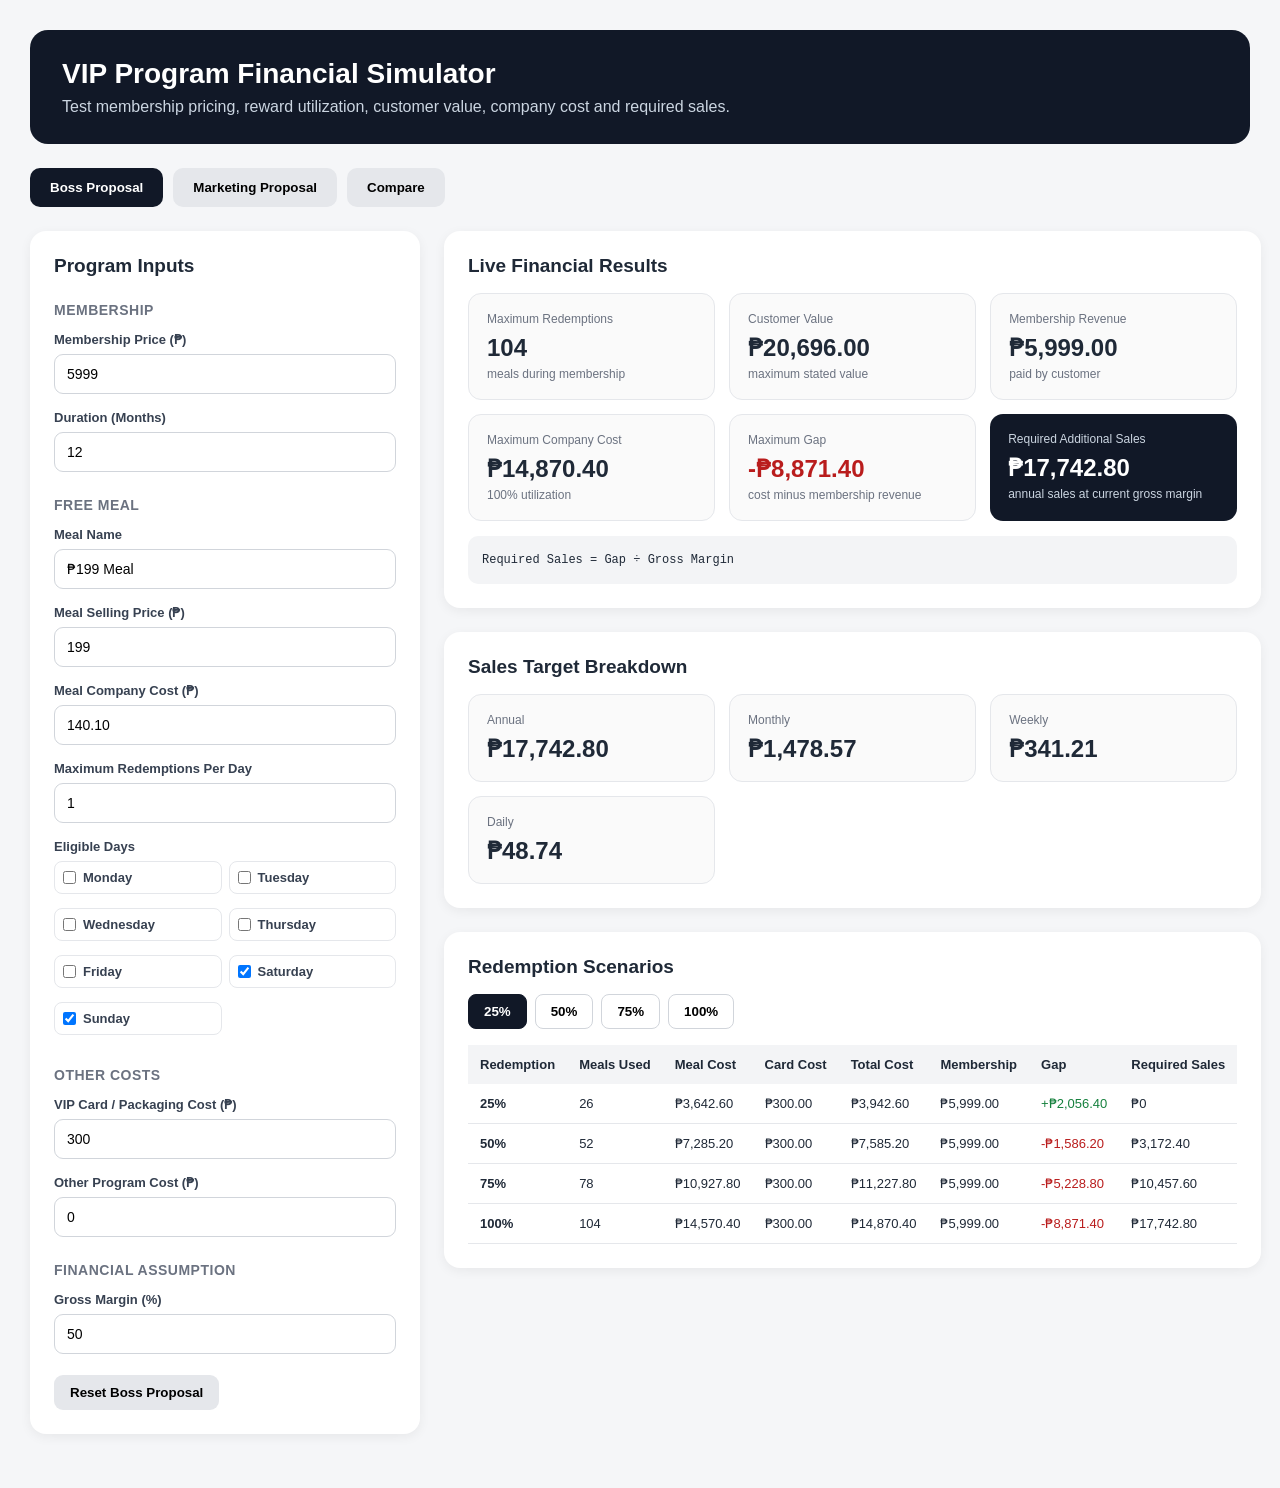
==== index.html @ 5b988388 "Rename marketing system.html to index.html" ====
<!DOCTYPE html>
<html lang="en">
<head>
<meta charset="UTF-8">
<meta name="viewport" content="width=device-width, initial-scale=1.0">
<title>VIP Program Financial Simulator</title>

<style>
    * {
        box-sizing: border-box;
    }

    body {
        margin: 0;
        font-family: Arial, Helvetica, sans-serif;
        background: #f5f6f8;
        color: #1f2937;
    }

    .container {
        max-width: 1500px;
        margin: auto;
        padding: 30px;
    }

    header {
        background: #111827;
        color: white;
        border-radius: 18px;
        padding: 28px 32px;
        margin-bottom: 24px;
    }

    header h1 {
        margin: 0 0 8px;
        font-size: 28px;
    }

    header p {
        margin: 0;
        color: #cbd5e1;
    }

    .tabs {
        display: flex;
        gap: 10px;
        margin-bottom: 24px;
    }

    .tab {
        border: 0;
        padding: 12px 20px;
        border-radius: 10px;
        cursor: pointer;
        background: #e5e7eb;
        font-weight: 700;
    }

    .tab.active {
        background: #111827;
        color: white;
    }

    .program {
        display: none;
    }

    .program.active {
        display: block;
    }

    .grid {
        display: grid;
        grid-template-columns: 390px 1fr;
        gap: 24px;
    }

    .card {
        background: white;
        border-radius: 16px;
        padding: 24px;
        box-shadow: 0 3px 12px rgba(0,0,0,0.06);
        margin-bottom: 24px;
    }

    .card h2 {
        margin-top: 0;
        font-size: 19px;
    }

    .card h3 {
        font-size: 14px;
        text-transform: uppercase;
        letter-spacing: .5px;
        color: #6b7280;
        margin-top: 25px;
    }

    .field {
        margin-bottom: 16px;
    }

    label {
        display: block;
        font-size: 13px;
        font-weight: 700;
        margin-bottom: 7px;
        color: #374151;
    }

    input[type="number"],
    input[type="text"],
    select {
        width: 100%;
        padding: 11px 12px;
        border: 1px solid #d1d5db;
        border-radius: 9px;
        font-size: 14px;
        outline: none;
    }

    input:focus,
    select:focus {
        border-color: #111827;
    }

    .days {
        display: grid;
        grid-template-columns: repeat(2, 1fr);
        gap: 7px;
    }

    .day {
        display: flex;
        align-items: center;
        gap: 7px;
        border: 1px solid #e5e7eb;
        border-radius: 8px;
        padding: 8px;
        font-size: 13px;
    }

    .day input {
        margin: 0;
    }

    .switch-row {
        display: flex;
        justify-content: space-between;
        align-items: center;
        padding: 10px 0;
    }

    .switch {
        position: relative;
        width: 44px;
        height: 24px;
    }

    .switch input {
        opacity: 0;
        width: 0;
        height: 0;
    }

    .slider {
        position: absolute;
        inset: 0;
        background: #d1d5db;
        border-radius: 20px;
        cursor: pointer;
        transition: .2s;
    }

    .slider:before {
        content: "";
        position: absolute;
        width: 18px;
        height: 18px;
        left: 3px;
        top: 3px;
        background: white;
        border-radius: 50%;
        transition: .2s;
    }

    .switch input:checked + .slider {
        background: #111827;
    }

    .switch input:checked + .slider:before {
        transform: translateX(20px);
    }

    .results-grid {
        display: grid;
        grid-template-columns: repeat(3, 1fr);
        gap: 14px;
    }

    .metric {
        border: 1px solid #e5e7eb;
        border-radius: 13px;
        padding: 18px;
        background: #fafafa;
    }

    .metric .label {
        font-size: 12px;
        color: #6b7280;
        margin-bottom: 8px;
    }

    .metric .value {
        font-size: 24px;
        font-weight: 800;
    }

    .metric .sub {
        margin-top: 5px;
        font-size: 12px;
        color: #6b7280;
    }

    .highlight {
        background: #111827;
        color: white;
        border: none;
    }

    .highlight .label,
    .highlight .sub {
        color: #cbd5e1;
    }

    .positive {
        color: #15803d;
    }

    .negative {
        color: #b91c1c;
    }

    .table-wrapper {
        overflow-x: auto;
    }

    table {
        width: 100%;
        border-collapse: collapse;
        font-size: 13px;
    }

    th {
        text-align: left;
        padding: 12px;
        background: #f3f4f6;
        white-space: nowrap;
    }

    td {
        padding: 12px;
        border-bottom: 1px solid #e5e7eb;
        white-space: nowrap;
    }

    .scenario-buttons {
        display: flex;
        gap: 8px;
        margin-bottom: 16px;
        flex-wrap: wrap;
    }

    .scenario-btn {
        border: 1px solid #d1d5db;
        background: white;
        padding: 9px 15px;
        border-radius: 8px;
        cursor: pointer;
        font-weight: 700;
    }

    .scenario-btn.active {
        background: #111827;
        color: white;
        border-color: #111827;
    }

    .formula {
        background: #f3f4f6;
        padding: 14px;
        border-radius: 10px;
        font-family: monospace;
        font-size: 12px;
        line-height: 1.7;
        margin-top: 15px;
    }

    .comparison {
        margin-top: 25px;
    }

    .comparison td:nth-child(n+2),
    .comparison th:nth-child(n+2) {
        text-align: right;
    }

    .reset {
        border: 0;
        background: #e5e7eb;
        padding: 10px 16px;
        border-radius: 9px;
        cursor: pointer;
        font-weight: 700;
        margin-top: 5px;
    }

    .info {
        background: #f0f9ff;
        border: 1px solid #bae6fd;
        padding: 14px;
        border-radius: 10px;
        font-size: 13px;
        line-height: 1.6;
    }

    @media(max-width: 1000px) {
        .grid {
            grid-template-columns: 1fr;
        }

        .results-grid {
            grid-template-columns: repeat(2, 1fr);
        }
    }

    @media(max-width: 600px) {
        .container {
            padding: 15px;
        }

        .results-grid {
            grid-template-columns: 1fr;
        }
    }
</style>
</head>

<body>

<div class="container">

<header>
    <h1>VIP Program Financial Simulator</h1>
    <p>Test membership pricing, reward utilization, customer value, company cost and required sales.</p>
</header>

<div class="tabs">
    <button class="tab active" onclick="switchTab('boss', this)">
        Boss Proposal
    </button>

    <button class="tab" onclick="switchTab('marketing', this)">
        Marketing Proposal
    </button>

    <button class="tab" onclick="switchTab('comparison', this)">
        Compare
    </button>
</div>


<!-- ========================================================= -->
<!-- BOSS -->
<!-- ========================================================= -->

<div id="boss" class="program active">

<div class="grid">

<!-- INPUTS -->
<div>

<div class="card">

<h2>Program Inputs</h2>

<h3>Membership</h3>

<div class="field">
<label>Membership Price (₱)</label>
<input type="number" id="bossMembership" value="5999" oninput="calculate('boss')">
</div>

<div class="field">
<label>Duration (Months)</label>
<input type="number" id="bossDuration" value="12" min="1" oninput="calculate('boss')">
</div>


<h3>Free Meal</h3>

<div class="field">
<label>Meal Name</label>
<input type="text" id="bossMealName" value="₱199 Meal" oninput="calculate('boss')">
</div>

<div class="field">
<label>Meal Selling Price (₱)</label>
<input type="number" id="bossMealPrice" value="199" oninput="calculate('boss')">
</div>

<div class="field">
<label>Meal Company Cost (₱)</label>
<input type="number" id="bossMealCost" value="140.10" step="0.01" oninput="calculate('boss')">
</div>

<div class="field">
<label>Maximum Redemptions Per Day</label>
<input type="number" id="bossPerDay" value="1" min="1" oninput="calculate('boss')">
</div>

<label>Eligible Days</label>

<div class="days">

<label class="day">
<input type="checkbox" class="boss-day" value="Monday" onchange="calculate('boss')">
Monday
</label>

<label class="day">
<input type="checkbox" class="boss-day" value="Tuesday" onchange="calculate('boss')">
Tuesday
</label>

<label class="day">
<input type="checkbox" class="boss-day" value="Wednesday" onchange="calculate('boss')">
Wednesday
</label>

<label class="day">
<input type="checkbox" class="boss-day" value="Thursday" onchange="calculate('boss')">
Thursday
</label>

<label class="day">
<input type="checkbox" class="boss-day" value="Friday" onchange="calculate('boss')">
Friday
</label>

<label class="day">
<input type="checkbox" class="boss-day" value="Saturday" checked onchange="calculate('boss')">
Saturday
</label>

<label class="day">
<input type="checkbox" class="boss-day" value="Sunday" checked onchange="calculate('boss')">
Sunday
</label>

</div>


<h3>Other Costs</h3>

<div class="field">
<label>VIP Card / Packaging Cost (₱)</label>
<input type="number" id="bossCardCost" value="300" step="0.01" oninput="calculate('boss')">
</div>

<div class="field">
<label>Other Program Cost (₱)</label>
<input type="number" id="bossOtherCost" value="0" step="0.01" oninput="calculate('boss')">
</div>


<h3>Financial Assumption</h3>

<div class="field">
<label>Gross Margin (%)</label>
<input type="number" id="bossMargin" value="50" min="0" max="100" step="0.1" oninput="calculate('boss')">
</div>

<button class="reset" onclick="resetProgram('boss')">
Reset Boss Proposal
</button>

</div>

</div>


<!-- RESULTS -->

<div>

<div class="card">

<h2>Live Financial Results</h2>

<div class="results-grid">

<div class="metric">
<div class="label">Maximum Redemptions</div>
<div class="value" id="bossMaxMeals">0</div>
<div class="sub">meals during membership</div>
</div>

<div class="metric">
<div class="label">Customer Value</div>
<div class="value" id="bossCustomerValue">₱0</div>
<div class="sub">maximum stated value</div>
</div>

<div class="metric">
<div class="label">Membership Revenue</div>
<div class="value" id="bossRevenue">₱0</div>
<div class="sub">paid by customer</div>
</div>

<div class="metric">
<div class="label">Maximum Company Cost</div>
<div class="value" id="bossMaxCost">₱0</div>
<div class="sub">100% utilization</div>
</div>

<div class="metric">
<div class="label">Maximum Gap</div>
<div class="value negative" id="bossGap">₱0</div>
<div class="sub">cost minus membership revenue</div>
</div>

<div class="metric highlight">
<div class="label">Required Additional Sales</div>
<div class="value" id="bossRequiredSales">₱0</div>
<div class="sub">annual sales at current gross margin</div>
</div>

</div>

<div class="formula">
Required Sales = Gap ÷ Gross Margin
</div>

</div>


<div class="card">

<h2>Sales Target Breakdown</h2>

<div class="results-grid">

<div class="metric">
<div class="label">Annual</div>
<div class="value" id="bossAnnualSales">₱0</div>
</div>

<div class="metric">
<div class="label">Monthly</div>
<div class="value" id="bossMonthlySales">₱0</div>
</div>

<div class="metric">
<div class="label">Weekly</div>
<div class="value" id="bossWeeklySales">₱0</div>
</div>

<div class="metric">
<div class="label">Daily</div>
<div class="value" id="bossDailySales">₱0</div>
</div>

</div>

</div>


<div class="card">

<h2>Redemption Scenarios</h2>

<div class="scenario-buttons">

<button class="scenario-btn active" onclick="showScenario('boss',25,this)">
25%
</button>

<button class="scenario-btn" onclick="showScenario('boss',50,this)">
50%
</button>

<button class="scenario-btn" onclick="showScenario('boss',75,this)">
75%
</button>

<button class="scenario-btn" onclick="showScenario('boss',100,this)">
100%
</button>

</div>

<div class="table-wrapper">

<table>

<thead>
<tr>
<th>Redemption</th>
<th>Meals Used</th>
<th>Meal Cost</th>
<th>Card Cost</th>
<th>Total Cost</th>
<th>Membership</th>
<th>Gap</th>
<th>Required Sales</th>
</tr>
</thead>

<tbody id="bossScenarioTable"></tbody>

</table>

</div>

</div>

</div>

</div>

</div>


<!-- ========================================================= -->
<!-- MARKETING -->
<!-- ========================================================= -->

<div id="marketing" class="program">

<div class="grid">

<div>

<div class="card">

<h2>Program Inputs</h2>

<h3>Membership</h3>

<div class="field">
<label>Membership Price (₱)</label>
<input type="number" id="marketingMembership" value="5999" oninput="calculate('marketing')">
</div>

<div class="field">
<label>Duration (Months)</label>
<input type="number" id="marketingDuration" value="12" min="1" oninput="calculate('marketing')">
</div>


<h3>Free Meal</h3>

<div class="field">
<label>Meal Name</label>
<input type="text" value="₱199 Meal">
</div>

<div class="field">
<label>Meal Selling Price (₱)</label>
<input type="number" id="marketingMealPrice" value="199" oninput="calculate('marketing')">
</div>

<div class="field">
<label>Meal Company Cost (₱)</label>
<input type="number" id="marketingMealCost" value="140.10" step="0.01" oninput="calculate('marketing')">
</div>

<div class="field">
<label>Maximum Redemptions Per Day</label>
<input type="number" id="marketingPerDay" value="1" min="1" oninput="calculate('marketing')">
</div>

<label>Eligible Days</label>

<div class="days">

<label class="day">
<input type="checkbox" class="marketing-day" value="Monday" onchange="calculate('marketing')">
Monday
</label>

<label class="day">
<input type="checkbox" class="marketing-day" value="Tuesday" onchange="calculate('marketing')">
Tuesday
</label>

<label class="day">
<input type="checkbox" class="marketing-day" value="Wednesday" onchange="calculate('marketing')">
Wednesday
</label>

<label class="day">
<input type="checkbox" class="marketing-day" value="Thursday" onchange="calculate('marketing')">
Thursday
</label>

<label class="day">
<input type="checkbox" class="marketing-day" value="Friday" onchange="calculate('marketing')">
Friday
</label>

<label class="day">
<input type="checkbox" class="marketing-day" value="Saturday" checked onchange="calculate('marketing')">
Saturday
</label>

<label class="day">
<input type="checkbox" class="marketing-day" value="Sunday" checked onchange="calculate('marketing')">
Sunday
</label>

</div>


<h3>Birthday Reward</h3>

<div class="switch-row">

<span>Enable Birthday Reward</span>

<label class="switch">
<input type="checkbox" id="marketingBirthdayEnabled" checked onchange="calculate('marketing')">
<span class="slider"></span>
</label>

</div>

<div class="field">
<label>Birthday Selling Value (₱)</label>
<input type="number" id="marketingBirthdayValue" value="229" oninput="calculate('marketing')">
</div>

<div class="field">
<label>Birthday Company Cost (₱)</label>
<input type="number" id="marketingBirthdayCost" value="186.52" step="0.01" oninput="calculate('marketing')">
</div>


<h3>Anniversary Reward</h3>

<div class="switch-row">

<span>Enable Anniversary Reward</span>

<label class="switch">
<input type="checkbox" id="marketingAnniversaryEnabled" checked onchange="calculate('marketing')">
<span class="slider"></span>
</label>

</div>

<div class="field">
<label>Anniversary Selling Value (₱)</label>
<input type="number" id="marketingAnniversaryValue" value="229" oninput="calculate('marketing')">
</div>

<div class="field">
<label>Anniversary Company Cost (₱)</label>
<input type="number" id="marketingAnniversaryCost" value="186.52" step="0.01" oninput="calculate('marketing')">
</div>


<h3>Other Costs</h3>

<div class="field">
<label>VIP Card / Packaging Cost (₱)</label>
<input type="number" id="marketingCardCost" value="300" step="0.01" oninput="calculate('marketing')">
</div>

<div class="field">
<label>Other Program Cost (₱)</label>
<input type="number" id="marketingOtherCost" value="0" step="0.01" oninput="calculate('marketing')">
</div>


<h3>Financial Assumption</h3>

<div class="field">
<label>Gross Margin (%)</label>
<input type="number" id="marketingMargin" value="50" min="0" max="100" step="0.1" oninput="calculate('marketing')">
</div>

<button class="reset" onclick="resetProgram('marketing')">
Reset Marketing Proposal
</button>

</div>

</div>


<div>

<div class="card">

<h2>Live Financial Results</h2>

<div class="results-grid">

<div class="metric">
<div class="label">Maximum Redemptions</div>
<div class="value" id="marketingMaxMeals">0</div>
<div class="sub">meals during membership</div>
</div>

<div class="metric">
<div class="label">Customer Value</div>
<div class="value" id="marketingCustomerValue">₱0</div>
<div class="sub">maximum stated value</div>
</div>

<div class="metric">
<div class="label">Membership Revenue</div>
<div class="value" id="marketingRevenue">₱0</div>
<div class="sub">paid by customer</div>
</div>

<div class="metric">
<div class="label">Maximum Company Cost</div>
<div class="value" id="marketingMaxCost">₱0</div>
<div class="sub">100% utilization</div>
</div>

<div class="metric">
<div class="label">Maximum Gap</div>
<div class="value negative" id="marketingGap">₱0</div>
<div class="sub">cost minus membership revenue</div>
</div>

<div class="metric highlight">
<div class="label">Required Additional Sales</div>
<div class="value" id="marketingRequiredSales">₱0</div>
<div class="sub">annual sales at current gross margin</div>
</div>

</div>

<div class="formula">
Required Sales = Gap ÷ Gross Margin
</div>

</div>


<div class="card">

<h2>Sales Target Breakdown</h2>

<div class="results-grid">

<div class="metric">
<div class="label">Annual</div>
<div class="value" id="marketingAnnualSales">₱0</div>
</div>

<div class="metric">
<div class="label">Monthly</div>
<div class="value" id="marketingMonthlySales">₱0</div>
</div>

<div class="metric">
<div class="label">Weekly</div>
<div class="value" id="marketingWeeklySales">₱0</div>
</div>

<div class="metric">
<div class="label">Daily</div>
<div class="value" id="marketingDailySales">₱0</div>
</div>

</div>

</div>


<div class="card">

<h2>Redemption Scenarios</h2>

<div class="table-wrapper">

<table>

<thead>
<tr>
<th>Redemption</th>
<th>Meals Used</th>
<th>Meal Cost</th>
<th>Other Rewards</th>
<th>Card</th>
<th>Total Cost</th>
<th>Gap</th>
<th>Required Sales</th>
</tr>
</thead>

<tbody id="marketingScenarioTable"></tbody>

</table>

</div>

</div>

</div>

</div>

</div>


<!-- ========================================================= -->
<!-- COMPARISON -->
<!-- ========================================================= -->

<div id="comparison" class="program">

<div class="card">

<h2>Boss vs Marketing Proposal</h2>

<div class="info">
This comparison uses the current inputs from both proposals.
Change the assumptions in either proposal and this table updates automatically.
</div>

<div class="table-wrapper comparison">

<table>

<thead>
<tr>
<th>Metric</th>
<th>Boss Proposal</th>
<th>Marketing Proposal</th>
</tr>
</thead>

<tbody>

<tr>
<td>Membership Price</td>
<td id="compareMembershipBoss"></td>
<td id="compareMembershipMarketing"></td>
</tr>

<tr>
<td>Duration</td>
<td id="compareDurationBoss"></td>
<td id="compareDurationMarketing"></td>
</tr>

<tr>
<td>Free Meal Redemptions</td>
<td id="compareMealsBoss"></td>
<td id="compareMealsMarketing"></td>
</tr>

<tr>
<td>Customer Value</td>
<td id="compareValueBoss"></td>
<td id="compareValueMarketing"></td>
</tr>

<tr>
<td>Maximum Company Cost</td>
<td id="compareCostBoss"></td>
<td id="compareCostMarketing"></td>
</tr>

<tr>
<td>Membership Revenue</td>
<td id="compareRevenueBoss"></td>
<td id="compareRevenueMarketing"></td>
</tr>

<tr>
<td>Maximum Gap</td>
<td id="compareGapBoss"></td>
<td id="compareGapMarketing"></td>
</tr>

<tr>
<td>Required Additional Sales</td>
<td id="compareSalesBoss"></td>
<td id="compareSalesMarketing"></td>
</tr>

<tr>
<td>Value / Price</td>
<td id="compareRatioBoss"></td>
<td id="compareRatioMarketing"></td>
</tr>

</tbody>

</table>

</div>

</div>


<div class="card">

<h2>Business Interpretation</h2>

<div class="results-grid">

<div class="metric">
<div class="label">Higher Customer Value</div>
<div class="value" id="higherValue"></div>
<div class="sub">based on maximum stated reward value</div>
</div>

<div class="metric">
<div class="label">Lower Maximum Cost</div>
<div class="value" id="lowerCost"></div>
<div class="sub">lower financial exposure</div>
</div>

<div class="metric">
<div class="label">Lower Sales Requirement</div>
<div class="value" id="lowerSales"></div>
<div class="sub">easier to recover reward cost</div>
</div>

</div>

</div>

</div>

</div>


<script>

const scenarios = [25, 50, 75, 100];

let currentData = {
    boss: {},
    marketing: {}
};


function money(value) {

    return new Intl.NumberFormat('en-PH', {
        style: 'currency',
        currency: 'PHP',
        maximumFractionDigits: 2
    }).format(value || 0);

}


function number(value) {

    return new Intl.NumberFormat('en-PH', {
        maximumFractionDigits: 0
    }).format(value || 0);

}


function get(id) {
    return parseFloat(document.getElementById(id).value) || 0;
}


function checkedDays(type) {

    return document.querySelectorAll('.' + type + '-day:checked').length;

}


function calculate(type) {

    let prefix = type === 'boss' ? 'boss' : 'marketing';

    const membership = get(prefix + 'Membership');

    const duration = get(prefix + 'Duration');

    const mealPrice = get(prefix + 'MealPrice');

    const mealCost = get(prefix + 'MealCost');

    const perDay = get(prefix + 'PerDay');

    const eligibleDays = checkedDays(type);

    /*
        We use 52 weeks per 12 months.

        Example:
        12 months = 52 weeks
        6 months = 26 weeks
        18 months = 78 weeks
    */

    const weeks = duration * (52 / 12);

    /*
        Maximum weekly redemptions:

        Eligible days × maximum redemption per day
    */

    const weeklyRedemptions = eligibleDays * perDay;

    const maxMeals = Math.floor(weeklyRedemptions * weeks);

    const mealCustomerValue = maxMeals * mealPrice;

    let otherCustomerValue = 0;

    let otherCost = 0;


    if (type === 'marketing') {

        const birthdayEnabled =
            document.getElementById('marketingBirthdayEnabled').checked;

        const anniversaryEnabled =
            document.getElementById('marketingAnniversaryEnabled').checked;


        if (birthdayEnabled) {

            otherCustomerValue += get('marketingBirthdayValue');

            otherCost += get('marketingBirthdayCost');

        }


        if (anniversaryEnabled) {

            otherCustomerValue += get('marketingAnniversaryValue');

            otherCost += get('marketingAnniversaryCost');

        }

    }


    const customerValue =
        mealCustomerValue + otherCustomerValue;


    const cardCost = get(prefix + 'CardCost');

    const programOtherCost = get(prefix + 'OtherCost');

    /*
        Maximum company cost
    */

    const mealCostTotal =
        maxMeals * mealCost;

    const maxCost =
        mealCostTotal +
        otherCost +
        cardCost +
        programOtherCost;


    /*
        Gap:
        Company cost - membership revenue
    */

    const gap = Math.max(0, maxCost - membership);


    const margin = get(prefix + 'Margin') / 100;


    /*
        Required additional sales.

        Example:
        Gap = ₱8,871.40
        Gross Margin = 50%

        Required Sales =
        8,871.40 / 0.50
        = ₱17,742.80
    */

    const requiredSales =
        margin > 0 ? gap / margin : 0;


    const monthlySales =
        duration > 0 ? requiredSales / duration : 0;

    const weeklySales =
        weeks > 0 ? requiredSales / weeks : 0;

    const dailySales =
        weeks > 0 ? requiredSales / (weeks * 7) : 0;


    const valueRatio =
        membership > 0 ? customerValue / membership : 0;


    currentData[type] = {

        membership,
        duration,
        weeks,
        eligibleDays,
        weeklyRedemptions,
        maxMeals,
        mealPrice,
        mealCost,
        mealCostTotal,
        otherCustomerValue,
        otherCost,
        cardCost,
        programOtherCost,
        customerValue,
        maxCost,
        gap,
        margin,
        requiredSales,
        monthlySales,
        weeklySales,
        dailySales,
        valueRatio

    };


    /*
        Update dashboard
    */

    document.getElementById(prefix + 'MaxMeals').textContent =
        number(maxMeals);

    document.getElementById(prefix + 'CustomerValue').textContent =
        money(customerValue);

    document.getElementById(prefix + 'Revenue').textContent =
        money(membership);

    document.getElementById(prefix + 'MaxCost').textContent =
        money(maxCost);

    const gapElement =
        document.getElementById(prefix + 'Gap');

    if (maxCost <= membership) {

        gapElement.textContent =
            '+' + money(membership - maxCost);

        gapElement.className =
            'value positive';

    } else {

        gapElement.textContent =
            '-' + money(gap);

        gapElement.className =
            'value negative';

    }


    document.getElementById(prefix + 'RequiredSales').textContent =
        money(requiredSales);

    document.getElementById(prefix + 'AnnualSales').textContent =
        money(requiredSales);

    document.getElementById(prefix + 'MonthlySales').textContent =
        money(monthlySales);

    document.getElementById(prefix + 'WeeklySales').textContent =
        money(weeklySales);

    document.getElementById(prefix + 'DailySales').textContent =
        money(dailySales);


    buildScenarioTable(type);

    updateComparison();

}


function buildScenarioTable(type) {

    const data = currentData[type];

    const tbody =
        document.getElementById(type + 'ScenarioTable');

    tbody.innerHTML = '';


    scenarios.forEach(percent => {

        const meals =
            Math.floor(data.maxMeals * percent / 100);


        const mealCost =
            meals * data.mealCost;


        const totalCost =
            mealCost +
            data.otherCost +
            data.cardCost +
            data.programOtherCost;


        const gap =
            Math.max(0, totalCost - data.membership);


        const surplus =
            Math.max(0, data.membership - totalCost);


        const requiredSales =
            data.margin > 0
                ? gap / data.margin
                : 0;


        const row =
            document.createElement('tr');


        if (type === 'boss') {

            row.innerHTML = `

                <td><strong>${percent}%</strong></td>

                <td>${number(meals)}</td>

                <td>${money(mealCost)}</td>

                <td>${money(data.cardCost)}</td>

                <td>${money(totalCost)}</td>

                <td>${money(data.membership)}</td>

                <td class="${gap > 0 ? 'negative' : 'positive'}">
                    ${gap > 0 ? '-' + money(gap) : '+' + money(surplus)}
                </td>

                <td>
                    ${requiredSales > 0
                        ? money(requiredSales)
                        : '₱0'}
                </td>

            `;

        } else {

            row.innerHTML = `

                <td><strong>${percent}%</strong></td>

                <td>${number(meals)}</td>

                <td>${money(mealCost)}</td>

                <td>${money(data.otherCost)}</td>

                <td>${money(data.cardCost)}</td>

                <td>${money(totalCost)}</td>

                <td class="${gap > 0 ? 'negative' : 'positive'}">
                    ${gap > 0 ? '-' + money(gap) : '+' + money(surplus)}
                </td>

                <td>
                    ${requiredSales > 0
                        ? money(requiredSales)
                        : '₱0'}
                </td>

            `;

        }


        tbody.appendChild(row);

    });

}


function updateComparison() {

    const boss = currentData.boss;

    const marketing = currentData.marketing;


    if (!boss.membership || !marketing.membership) {
        return;
    }


    document.getElementById('compareMembershipBoss').textContent =
        money(boss.membership);

    document.getElementById('compareMembershipMarketing').textContent =
        money(marketing.membership);


    document.getElementById('compareDurationBoss').textContent =
        boss.duration + ' months';

    document.getElementById('compareDurationMarketing').textContent =
        marketing.duration + ' months';


    document.getElementById('compareMealsBoss').textContent =
        number(boss.maxMeals);

    document.getElementById('compareMealsMarketing').textContent =
        number(marketing.maxMeals);


    document.getElementById('compareValueBoss').textContent =
        money(boss.customerValue);

    document.getElementById('compareValueMarketing').textContent =
        money(marketing.customerValue);


    document.getElementById('compareCostBoss').textContent =
        money(boss.maxCost);

    document.getElementById('compareCostMarketing').textContent =
        money(marketing.maxCost);


    document.getElementById('compareRevenueBoss').textContent =
        money(boss.membership);

    document.getElementById('compareRevenueMarketing').textContent =
        money(marketing.membership);


    document.getElementById('compareGapBoss').textContent =
        boss.gap > 0
            ? '-' + money(boss.gap)
            : '+' + money(boss.membership - boss.maxCost);

    document.getElementById('compareGapMarketing').textContent =
        marketing.gap > 0
            ? '-' + money(marketing.gap)
            : '+' + money(marketing.membership - marketing.maxCost);


    document.getElementById('compareSalesBoss').textContent =
        money(boss.requiredSales);

    document.getElementById('compareSalesMarketing').textContent =
        money(marketing.requiredSales);


    document.getElementById('compareRatioBoss').textContent =
        boss.valueRatio.toFixed(2) + '×';

    document.getElementById('compareRatioMarketing').textContent =
        marketing.valueRatio.toFixed(2) + '×';


    document.getElementById('higherValue').textContent =
        boss.customerValue > marketing.customerValue
            ? 'Boss'
            : marketing.customerValue > boss.customerValue
                ? 'Marketing'
                : 'Equal';


    document.getElementById('lowerCost').textContent =
        boss.maxCost < marketing.maxCost
            ? 'Boss'
            : marketing.maxCost < boss.maxCost
                ? 'Marketing'
                : 'Equal';


    document.getElementById('lowerSales').textContent =
        boss.requiredSales < marketing.requiredSales
            ? 'Boss'
            : marketing.requiredSales < boss.requiredSales
                ? 'Marketing'
                : 'Equal';

}


function switchTab(tab, button) {

    document.querySelectorAll('.program')
        .forEach(el => el.classList.remove('active'));

    document.getElementById(tab)
        .classList.add('active');


    document.querySelectorAll('.tab')
        .forEach(el => el.classList.remove('active'));

    button.classList.add('active');

}


function showScenario(type, percentage, button) {

    button.parentElement
        .querySelectorAll('.scenario-btn')
        .forEach(btn => btn.classList.remove('active'));

    button.classList.add('active');

}


function resetProgram(type) {

    if (type === 'boss') {

        document.getElementById('bossMembership').value = 5999;
        document.getElementById('bossDuration').value = 12;
        document.getElementById('bossMealPrice').value = 199;
        document.getElementById('bossMealCost').value = 140.10;
        document.getElementById('bossPerDay').value = 1;
        document.getElementById('bossCardCost').value = 300;
        document.getElementById('bossOtherCost').value = 0;
        document.getElementById('bossMargin').value = 50;

        document.querySelectorAll('.boss-day')
            .forEach(el => el.checked = false);

        document.querySelectorAll('.boss-day')
            .forEach(el => {

                if (
                    el.value === 'Saturday' ||
                    el.value === 'Sunday'
                ) {
                    el.checked = true;
                }

            });

    }


    if (type === 'marketing') {

        document.getElementById('marketingMembership').value = 5999;
        document.getElementById('marketingDuration').value = 12;
        document.getElementById('marketingMealPrice').value = 199;
        document.getElementById('marketingMealCost').value = 140.10;
        document.getElementById('marketingPerDay').value = 1;

        document.getElementById('marketingBirthdayEnabled').checked = true;
        document.getElementById('marketingBirthdayValue').value = 229;
        document.getElementById('marketingBirthdayCost').value = 186.52;

        document.getElementById('marketingAnniversaryEnabled').checked = true;
        document.getElementById('marketingAnniversaryValue').value = 229;
        document.getElementById('marketingAnniversaryCost').value = 186.52;

        document.getElementById('marketingCardCost').value = 300;
        document.getElementById('marketingOtherCost').value = 0;
        document.getElementById('marketingMargin').value = 50;

        document.querySelectorAll('.marketing-day')
            .forEach(el => el.checked = false);

        document.querySelectorAll('.marketing-day')
            .forEach(el => {

                if (
                    el.value === 'Saturday' ||
                    el.value === 'Sunday'
                ) {
                    el.checked = true;
                }

            });

    }


    calculate(type);

}


/*
    Initial calculation
*/

calculate('boss');
calculate('marketing');

</script>

</body>
</html>
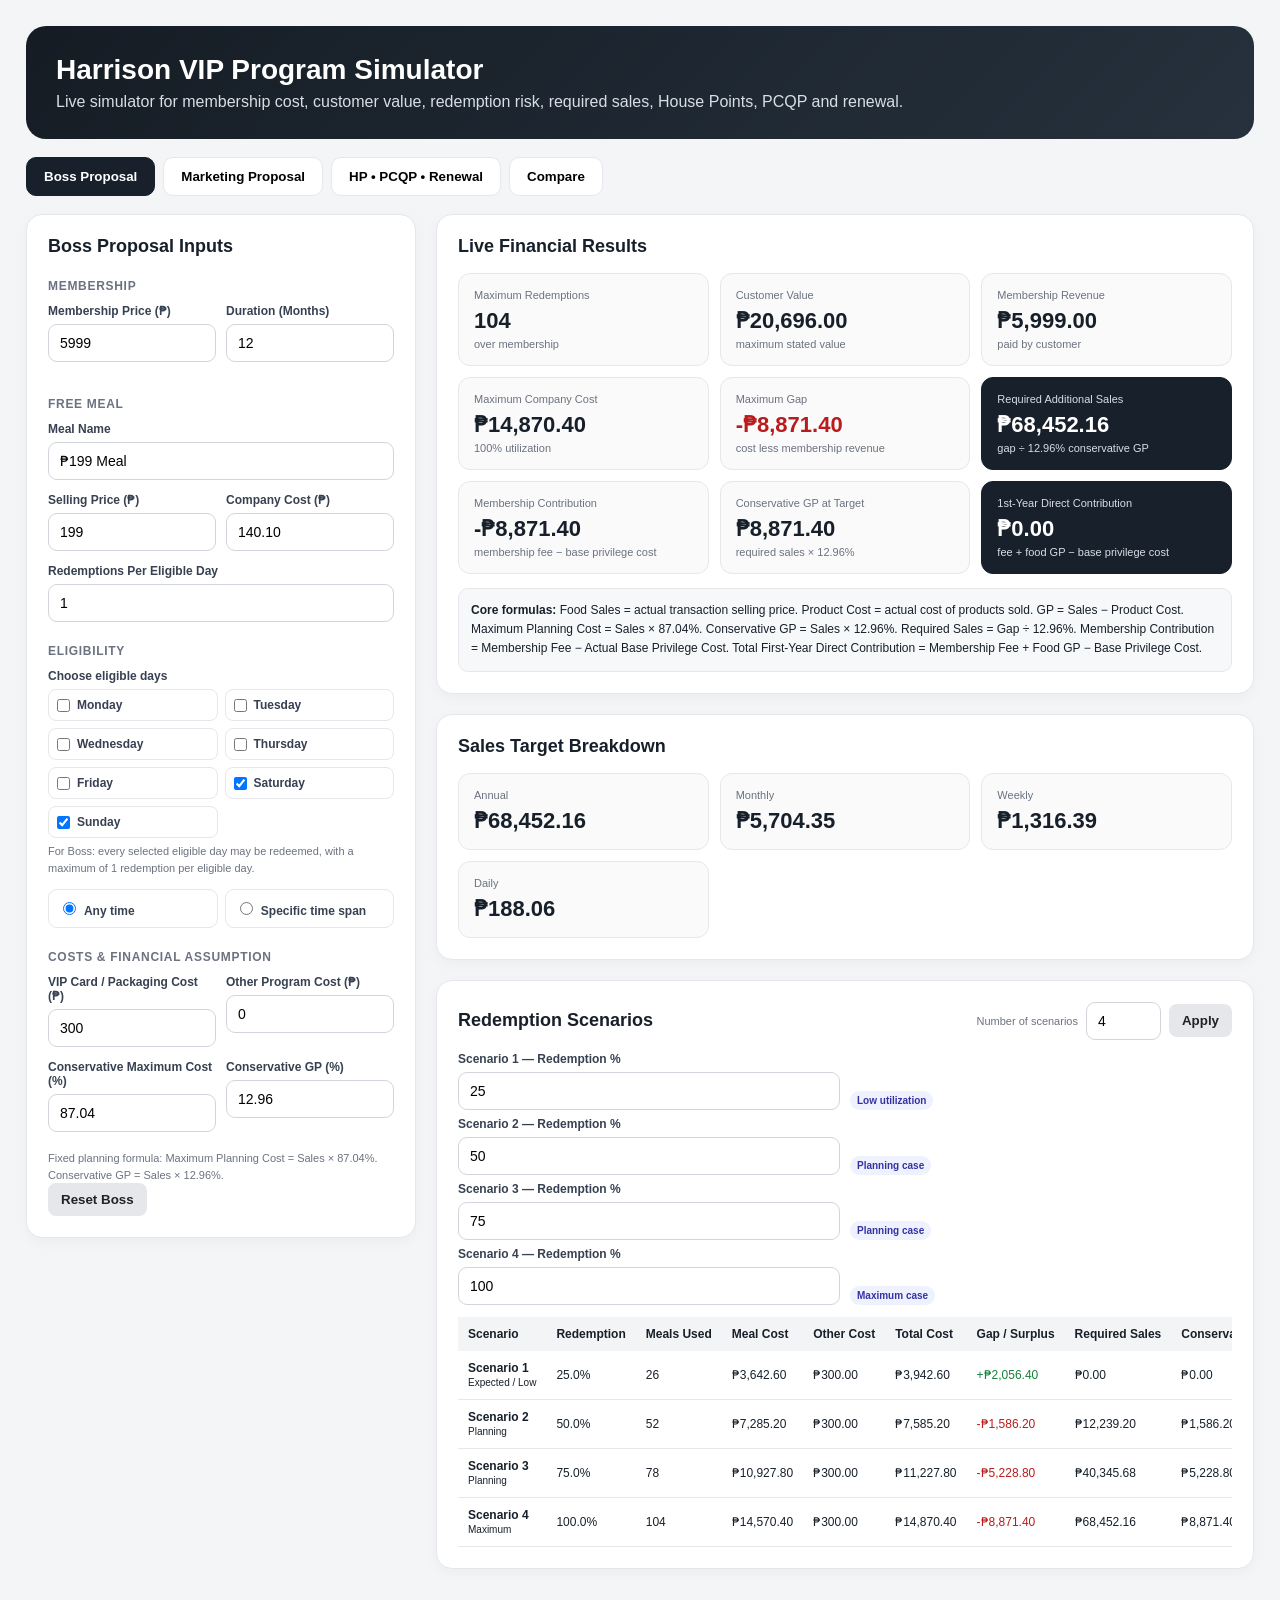
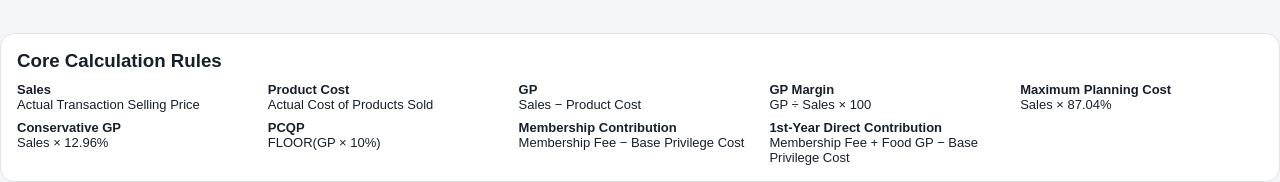
==== commit 95883a5e: "Add files via upload" ====
--- a/index.html
+++ b/index.html
@@ -1,1644 +1,393 @@
-<!DOCTYPE html>
-<html lang="en">
-<head>
-<meta charset="UTF-8">
-<meta name="viewport" content="width=device-width, initial-scale=1.0">
-<title>VIP Program Financial Simulator</title>
-
-<style>
-    * {
-        box-sizing: border-box;
-    }
-
-    body {
-        margin: 0;
-        font-family: Arial, Helvetica, sans-serif;
-        background: #f5f6f8;
-        color: #1f2937;
-    }
-
-    .container {
-        max-width: 1500px;
-        margin: auto;
-        padding: 30px;
-    }
-
-    header {
-        background: #111827;
-        color: white;
-        border-radius: 18px;
-        padding: 28px 32px;
-        margin-bottom: 24px;
-    }
-
-    header h1 {
-        margin: 0 0 8px;
-        font-size: 28px;
-    }
-
-    header p {
-        margin: 0;
-        color: #cbd5e1;
-    }
-
-    .tabs {
-        display: flex;
-        gap: 10px;
-        margin-bottom: 24px;
-    }
-
-    .tab {
-        border: 0;
-        padding: 12px 20px;
-        border-radius: 10px;
-        cursor: pointer;
-        background: #e5e7eb;
-        font-weight: 700;
-    }
-
-    .tab.active {
-        background: #111827;
-        color: white;
-    }
-
-    .program {
-        display: none;
-    }
-
-    .program.active {
-        display: block;
-    }
-
-    .grid {
-        display: grid;
-        grid-template-columns: 390px 1fr;
-        gap: 24px;
-    }
-
-    .card {
-        background: white;
-        border-radius: 16px;
-        padding: 24px;
-        box-shadow: 0 3px 12px rgba(0,0,0,0.06);
-        margin-bottom: 24px;
-    }
-
-    .card h2 {
-        margin-top: 0;
-        font-size: 19px;
-    }
-
-    .card h3 {
-        font-size: 14px;
-        text-transform: uppercase;
-        letter-spacing: .5px;
-        color: #6b7280;
-        margin-top: 25px;
-    }
-
-    .field {
-        margin-bottom: 16px;
-    }
-
-    label {
-        display: block;
-        font-size: 13px;
-        font-weight: 700;
-        margin-bottom: 7px;
-        color: #374151;
-    }
-
-    input[type="number"],
-    input[type="text"],
-    select {
-        width: 100%;
-        padding: 11px 12px;
-        border: 1px solid #d1d5db;
-        border-radius: 9px;
-        font-size: 14px;
-        outline: none;
-    }
-
-    input:focus,
-    select:focus {
-        border-color: #111827;
-    }
-
-    .days {
-        display: grid;
-        grid-template-columns: repeat(2, 1fr);
-        gap: 7px;
-    }
-
-    .day {
-        display: flex;
-        align-items: center;
-        gap: 7px;
-        border: 1px solid #e5e7eb;
-        border-radius: 8px;
-        padding: 8px;
-        font-size: 13px;
-    }
-
-    .day input {
-        margin: 0;
-    }
-
-    .switch-row {
-        display: flex;
-        justify-content: space-between;
-        align-items: center;
-        padding: 10px 0;
-    }
-
-    .switch {
-        position: relative;
-        width: 44px;
-        height: 24px;
-    }
-
-    .switch input {
-        opacity: 0;
-        width: 0;
-        height: 0;
-    }
-
-    .slider {
-        position: absolute;
-        inset: 0;
-        background: #d1d5db;
-        border-radius: 20px;
-        cursor: pointer;
-        transition: .2s;
-    }
-
-    .slider:before {
-        content: "";
-        position: absolute;
-        width: 18px;
-        height: 18px;
-        left: 3px;
-        top: 3px;
-        background: white;
-        border-radius: 50%;
-        transition: .2s;
-    }
-
-    .switch input:checked + .slider {
-        background: #111827;
-    }
-
-    .switch input:checked + .slider:before {
-        transform: translateX(20px);
-    }
-
-    .results-grid {
-        display: grid;
-        grid-template-columns: repeat(3, 1fr);
-        gap: 14px;
-    }
-
-    .metric {
-        border: 1px solid #e5e7eb;
-        border-radius: 13px;
-        padding: 18px;
-        background: #fafafa;
-    }
-
-    .metric .label {
-        font-size: 12px;
-        color: #6b7280;
-        margin-bottom: 8px;
-    }
-
-    .metric .value {
-        font-size: 24px;
-        font-weight: 800;
-    }
-
-    .metric .sub {
-        margin-top: 5px;
-        font-size: 12px;
-        color: #6b7280;
-    }
-
-    .highlight {
-        background: #111827;
-        color: white;
-        border: none;
-    }
-
-    .highlight .label,
-    .highlight .sub {
-        color: #cbd5e1;
-    }
-
-    .positive {
-        color: #15803d;
-    }
-
-    .negative {
-        color: #b91c1c;
-    }
-
-    .table-wrapper {
-        overflow-x: auto;
-    }
-
-    table {
-        width: 100%;
-        border-collapse: collapse;
-        font-size: 13px;
-    }
-
-    th {
-        text-align: left;
-        padding: 12px;
-        background: #f3f4f6;
-        white-space: nowrap;
-    }
-
-    td {
-        padding: 12px;
-        border-bottom: 1px solid #e5e7eb;
-        white-space: nowrap;
-    }
-
-    .scenario-buttons {
-        display: flex;
-        gap: 8px;
-        margin-bottom: 16px;
-        flex-wrap: wrap;
-    }
-
-    .scenario-btn {
-        border: 1px solid #d1d5db;
-        background: white;
-        padding: 9px 15px;
-        border-radius: 8px;
-        cursor: pointer;
-        font-weight: 700;
-    }
-
-    .scenario-btn.active {
-        background: #111827;
-        color: white;
-        border-color: #111827;
-    }
-
-    .formula {
-        background: #f3f4f6;
-        padding: 14px;
-        border-radius: 10px;
-        font-family: monospace;
-        font-size: 12px;
-        line-height: 1.7;
-        margin-top: 15px;
-    }
-
-    .comparison {
-        margin-top: 25px;
-    }
-
-    .comparison td:nth-child(n+2),
-    .comparison th:nth-child(n+2) {
-        text-align: right;
-    }
-
-    .reset {
-        border: 0;
-        background: #e5e7eb;
-        padding: 10px 16px;
-        border-radius: 9px;
-        cursor: pointer;
-        font-weight: 700;
-        margin-top: 5px;
-    }
-
-    .info {
-        background: #f0f9ff;
-        border: 1px solid #bae6fd;
-        padding: 14px;
-        border-radius: 10px;
-        font-size: 13px;
-        line-height: 1.6;
-    }
-
-    @media(max-width: 1000px) {
-        .grid {
-            grid-template-columns: 1fr;
-        }
-
-        .results-grid {
-            grid-template-columns: repeat(2, 1fr);
-        }
-    }
-
-    @media(max-width: 600px) {
-        .container {
-            padding: 15px;
-        }
-
-        .results-grid {
-            grid-template-columns: 1fr;
-        }
-    }
-</style>
-</head>
-
-<body>
-
-<div class="container">
-
-<header>
-    <h1>VIP Program Financial Simulator</h1>
-    <p>Test membership pricing, reward utilization, customer value, company cost and required sales.</p>
-</header>
-
-<div class="tabs">
-    <button class="tab active" onclick="switchTab('boss', this)">
-        Boss Proposal
-    </button>
-
-    <button class="tab" onclick="switchTab('marketing', this)">
-        Marketing Proposal
-    </button>
-
-    <button class="tab" onclick="switchTab('comparison', this)">
-        Compare
-    </button>
-</div>
-
-
-<!-- ========================================================= -->
-<!-- BOSS -->
-<!-- ========================================================= -->
-
-<div id="boss" class="program active">
-
-<div class="grid">
-
-<!-- INPUTS -->
-<div>
-
-<div class="card">
-
-<h2>Program Inputs</h2>
-
-<h3>Membership</h3>
-
-<div class="field">
-<label>Membership Price (₱)</label>
-<input type="number" id="bossMembership" value="5999" oninput="calculate('boss')">
-</div>
-
-<div class="field">
-<label>Duration (Months)</label>
-<input type="number" id="bossDuration" value="12" min="1" oninput="calculate('boss')">
-</div>
-
-
-<h3>Free Meal</h3>
-
-<div class="field">
-<label>Meal Name</label>
-<input type="text" id="bossMealName" value="₱199 Meal" oninput="calculate('boss')">
-</div>
-
-<div class="field">
-<label>Meal Selling Price (₱)</label>
-<input type="number" id="bossMealPrice" value="199" oninput="calculate('boss')">
-</div>
-
-<div class="field">
-<label>Meal Company Cost (₱)</label>
-<input type="number" id="bossMealCost" value="140.10" step="0.01" oninput="calculate('boss')">
-</div>
-
-<div class="field">
-<label>Maximum Redemptions Per Day</label>
-<input type="number" id="bossPerDay" value="1" min="1" oninput="calculate('boss')">
-</div>
-
-<label>Eligible Days</label>
-
-<div class="days">
-
-<label class="day">
-<input type="checkbox" class="boss-day" value="Monday" onchange="calculate('boss')">
-Monday
-</label>
-
-<label class="day">
-<input type="checkbox" class="boss-day" value="Tuesday" onchange="calculate('boss')">
-Tuesday
-</label>
-
-<label class="day">
-<input type="checkbox" class="boss-day" value="Wednesday" onchange="calculate('boss')">
-Wednesday
-</label>
-
-<label class="day">
-<input type="checkbox" class="boss-day" value="Thursday" onchange="calculate('boss')">
-Thursday
-</label>
-
-<label class="day">
-<input type="checkbox" class="boss-day" value="Friday" onchange="calculate('boss')">
-Friday
-</label>
-
-<label class="day">
-<input type="checkbox" class="boss-day" value="Saturday" checked onchange="calculate('boss')">
-Saturday
-</label>
-
-<label class="day">
-<input type="checkbox" class="boss-day" value="Sunday" checked onchange="calculate('boss')">
-Sunday
-</label>
-
-</div>
-
-
-<h3>Other Costs</h3>
-
-<div class="field">
-<label>VIP Card / Packaging Cost (₱)</label>
-<input type="number" id="bossCardCost" value="300" step="0.01" oninput="calculate('boss')">
-</div>
-
-<div class="field">
-<label>Other Program Cost (₱)</label>
-<input type="number" id="bossOtherCost" value="0" step="0.01" oninput="calculate('boss')">
-</div>
-
-
-<h3>Financial Assumption</h3>
-
-<div class="field">
-<label>Gross Margin (%)</label>
-<input type="number" id="bossMargin" value="50" min="0" max="100" step="0.1" oninput="calculate('boss')">
-</div>
-
-<button class="reset" onclick="resetProgram('boss')">
-Reset Boss Proposal
-</button>
-
-</div>
-
-</div>
-
-
-<!-- RESULTS -->
-
-<div>
-
-<div class="card">
-
-<h2>Live Financial Results</h2>
-
-<div class="results-grid">
-
-<div class="metric">
-<div class="label">Maximum Redemptions</div>
-<div class="value" id="bossMaxMeals">0</div>
-<div class="sub">meals during membership</div>
-</div>
-
-<div class="metric">
-<div class="label">Customer Value</div>
-<div class="value" id="bossCustomerValue">₱0</div>
-<div class="sub">maximum stated value</div>
-</div>
-
-<div class="metric">
-<div class="label">Membership Revenue</div>
-<div class="value" id="bossRevenue">₱0</div>
-<div class="sub">paid by customer</div>
-</div>
-
-<div class="metric">
-<div class="label">Maximum Company Cost</div>
-<div class="value" id="bossMaxCost">₱0</div>
-<div class="sub">100% utilization</div>
-</div>
-
-<div class="metric">
-<div class="label">Maximum Gap</div>
-<div class="value negative" id="bossGap">₱0</div>
-<div class="sub">cost minus membership revenue</div>
-</div>
-
-<div class="metric highlight">
-<div class="label">Required Additional Sales</div>
-<div class="value" id="bossRequiredSales">₱0</div>
-<div class="sub">annual sales at current gross margin</div>
-</div>
-
-</div>
-
-<div class="formula">
-Required Sales = Gap ÷ Gross Margin
-</div>
-
-</div>
-
-
-<div class="card">
-
-<h2>Sales Target Breakdown</h2>
-
-<div class="results-grid">
-
-<div class="metric">
-<div class="label">Annual</div>
-<div class="value" id="bossAnnualSales">₱0</div>
-</div>
-
-<div class="metric">
-<div class="label">Monthly</div>
-<div class="value" id="bossMonthlySales">₱0</div>
-</div>
-
-<div class="metric">
-<div class="label">Weekly</div>
-<div class="value" id="bossWeeklySales">₱0</div>
-</div>
-
-<div class="metric">
-<div class="label">Daily</div>
-<div class="value" id="bossDailySales">₱0</div>
-</div>
-
-</div>
-
-</div>
-
-
-<div class="card">
-
-<h2>Redemption Scenarios</h2>
-
-<div class="scenario-buttons">
-
-<button class="scenario-btn active" onclick="showScenario('boss',25,this)">
-25%
-</button>
-
-<button class="scenario-btn" onclick="showScenario('boss',50,this)">
-50%
-</button>
-
-<button class="scenario-btn" onclick="showScenario('boss',75,this)">
-75%
-</button>
-
-<button class="scenario-btn" onclick="showScenario('boss',100,this)">
-100%
-</button>
-
-</div>
-
-<div class="table-wrapper">
-
-<table>
-
-<thead>
-<tr>
-<th>Redemption</th>
-<th>Meals Used</th>
-<th>Meal Cost</th>
-<th>Card Cost</th>
-<th>Total Cost</th>
-<th>Membership</th>
-<th>Gap</th>
-<th>Required Sales</th>
-</tr>
-</thead>
-
-<tbody id="bossScenarioTable"></tbody>
-
-</table>
-
-</div>
-
-</div>
-
-</div>
-
-</div>
-
-</div>
-
-
-<!-- ========================================================= -->
-<!-- MARKETING -->
-<!-- ========================================================= -->
-
-<div id="marketing" class="program">
-
-<div class="grid">
-
-<div>
-
-<div class="card">
-
-<h2>Program Inputs</h2>
-
-<h3>Membership</h3>
-
-<div class="field">
-<label>Membership Price (₱)</label>
-<input type="number" id="marketingMembership" value="5999" oninput="calculate('marketing')">
-</div>
-
-<div class="field">
-<label>Duration (Months)</label>
-<input type="number" id="marketingDuration" value="12" min="1" oninput="calculate('marketing')">
-</div>
-
-
-<h3>Free Meal</h3>
-
-<div class="field">
-<label>Meal Name</label>
-<input type="text" value="₱199 Meal">
-</div>
-
-<div class="field">
-<label>Meal Selling Price (₱)</label>
-<input type="number" id="marketingMealPrice" value="199" oninput="calculate('marketing')">
-</div>
-
-<div class="field">
-<label>Meal Company Cost (₱)</label>
-<input type="number" id="marketingMealCost" value="140.10" step="0.01" oninput="calculate('marketing')">
-</div>
-
-<div class="field">
-<label>Maximum Redemptions Per Day</label>
-<input type="number" id="marketingPerDay" value="1" min="1" oninput="calculate('marketing')">
-</div>
-
-<label>Eligible Days</label>
-
-<div class="days">
-
-<label class="day">
-<input type="checkbox" class="marketing-day" value="Monday" onchange="calculate('marketing')">
-Monday
-</label>
-
-<label class="day">
-<input type="checkbox" class="marketing-day" value="Tuesday" onchange="calculate('marketing')">
-Tuesday
-</label>
-
-<label class="day">
-<input type="checkbox" class="marketing-day" value="Wednesday" onchange="calculate('marketing')">
-Wednesday
-</label>
-
-<label class="day">
-<input type="checkbox" class="marketing-day" value="Thursday" onchange="calculate('marketing')">
-Thursday
-</label>
-
-<label class="day">
-<input type="checkbox" class="marketing-day" value="Friday" onchange="calculate('marketing')">
-Friday
-</label>
-
-<label class="day">
-<input type="checkbox" class="marketing-day" value="Saturday" checked onchange="calculate('marketing')">
-Saturday
-</label>
-
-<label class="day">
-<input type="checkbox" class="marketing-day" value="Sunday" checked onchange="calculate('marketing')">
-Sunday
-</label>
-
-</div>
-
-
-<h3>Birthday Reward</h3>
-
-<div class="switch-row">
-
-<span>Enable Birthday Reward</span>
-
-<label class="switch">
-<input type="checkbox" id="marketingBirthdayEnabled" checked onchange="calculate('marketing')">
-<span class="slider"></span>
-</label>
-
-</div>
-
-<div class="field">
-<label>Birthday Selling Value (₱)</label>
-<input type="number" id="marketingBirthdayValue" value="229" oninput="calculate('marketing')">
-</div>
-
-<div class="field">
-<label>Birthday Company Cost (₱)</label>
-<input type="number" id="marketingBirthdayCost" value="186.52" step="0.01" oninput="calculate('marketing')">
-</div>
-
-
-<h3>Anniversary Reward</h3>
-
-<div class="switch-row">
-
-<span>Enable Anniversary Reward</span>
-
-<label class="switch">
-<input type="checkbox" id="marketingAnniversaryEnabled" checked onchange="calculate('marketing')">
-<span class="slider"></span>
-</label>
-
-</div>
-
-<div class="field">
-<label>Anniversary Selling Value (₱)</label>
-<input type="number" id="marketingAnniversaryValue" value="229" oninput="calculate('marketing')">
-</div>
-
-<div class="field">
-<label>Anniversary Company Cost (₱)</label>
-<input type="number" id="marketingAnniversaryCost" value="186.52" step="0.01" oninput="calculate('marketing')">
-</div>
-
-
-<h3>Other Costs</h3>
-
-<div class="field">
-<label>VIP Card / Packaging Cost (₱)</label>
-<input type="number" id="marketingCardCost" value="300" step="0.01" oninput="calculate('marketing')">
-</div>
-
-<div class="field">
-<label>Other Program Cost (₱)</label>
-<input type="number" id="marketingOtherCost" value="0" step="0.01" oninput="calculate('marketing')">
-</div>
-
-
-<h3>Financial Assumption</h3>
-
-<div class="field">
-<label>Gross Margin (%)</label>
-<input type="number" id="marketingMargin" value="50" min="0" max="100" step="0.1" oninput="calculate('marketing')">
-</div>
-
-<button class="reset" onclick="resetProgram('marketing')">
-Reset Marketing Proposal
-</button>
-
-</div>
-
-</div>
-
-
-<div>
-
-<div class="card">
-
-<h2>Live Financial Results</h2>
-
-<div class="results-grid">
-
-<div class="metric">
-<div class="label">Maximum Redemptions</div>
-<div class="value" id="marketingMaxMeals">0</div>
-<div class="sub">meals during membership</div>
-</div>
-
-<div class="metric">
-<div class="label">Customer Value</div>
-<div class="value" id="marketingCustomerValue">₱0</div>
-<div class="sub">maximum stated value</div>
-</div>
-
-<div class="metric">
-<div class="label">Membership Revenue</div>
-<div class="value" id="marketingRevenue">₱0</div>
-<div class="sub">paid by customer</div>
-</div>
-
-<div class="metric">
-<div class="label">Maximum Company Cost</div>
-<div class="value" id="marketingMaxCost">₱0</div>
-<div class="sub">100% utilization</div>
-</div>
-
-<div class="metric">
-<div class="label">Maximum Gap</div>
-<div class="value negative" id="marketingGap">₱0</div>
-<div class="sub">cost minus membership revenue</div>
-</div>
-
-<div class="metric highlight">
-<div class="label">Required Additional Sales</div>
-<div class="value" id="marketingRequiredSales">₱0</div>
-<div class="sub">annual sales at current gross margin</div>
-</div>
-
-</div>
-
-<div class="formula">
-Required Sales = Gap ÷ Gross Margin
-</div>
-
-</div>
-
-
-<div class="card">
-
-<h2>Sales Target Breakdown</h2>
-
-<div class="results-grid">
-
-<div class="metric">
-<div class="label">Annual</div>
-<div class="value" id="marketingAnnualSales">₱0</div>
-</div>
-
-<div class="metric">
-<div class="label">Monthly</div>
-<div class="value" id="marketingMonthlySales">₱0</div>
-</div>
-
-<div class="metric">
-<div class="label">Weekly</div>
-<div class="value" id="marketingWeeklySales">₱0</div>
-</div>
-
-<div class="metric">
-<div class="label">Daily</div>
-<div class="value" id="marketingDailySales">₱0</div>
-</div>
-
-</div>
-
-</div>
-
-
-<div class="card">
-
-<h2>Redemption Scenarios</h2>
-
-<div class="table-wrapper">
-
-<table>
-
-<thead>
-<tr>
-<th>Redemption</th>
-<th>Meals Used</th>
-<th>Meal Cost</th>
-<th>Other Rewards</th>
-<th>Card</th>
-<th>Total Cost</th>
-<th>Gap</th>
-<th>Required Sales</th>
-</tr>
-</thead>
-
-<tbody id="marketingScenarioTable"></tbody>
-
-</table>
-
-</div>
-
-</div>
-
-</div>
-
-</div>
-
-</div>
-
-
-<!-- ========================================================= -->
-<!-- COMPARISON -->
-<!-- ========================================================= -->
-
-<div id="comparison" class="program">
-
-<div class="card">
-
-<h2>Boss vs Marketing Proposal</h2>
-
-<div class="info">
-This comparison uses the current inputs from both proposals.
-Change the assumptions in either proposal and this table updates automatically.
-</div>
-
-<div class="table-wrapper comparison">
-
-<table>
-
-<thead>
-<tr>
-<th>Metric</th>
-<th>Boss Proposal</th>
-<th>Marketing Proposal</th>
-</tr>
-</thead>
-
-<tbody>
-
-<tr>
-<td>Membership Price</td>
-<td id="compareMembershipBoss"></td>
-<td id="compareMembershipMarketing"></td>
-</tr>
-
-<tr>
-<td>Duration</td>
-<td id="compareDurationBoss"></td>
-<td id="compareDurationMarketing"></td>
-</tr>
-
-<tr>
-<td>Free Meal Redemptions</td>
-<td id="compareMealsBoss"></td>
-<td id="compareMealsMarketing"></td>
-</tr>
-
-<tr>
-<td>Customer Value</td>
-<td id="compareValueBoss"></td>
-<td id="compareValueMarketing"></td>
-</tr>
-
-<tr>
-<td>Maximum Company Cost</td>
-<td id="compareCostBoss"></td>
-<td id="compareCostMarketing"></td>
-</tr>
-
-<tr>
-<td>Membership Revenue</td>
-<td id="compareRevenueBoss"></td>
-<td id="compareRevenueMarketing"></td>
-</tr>
-
-<tr>
-<td>Maximum Gap</td>
-<td id="compareGapBoss"></td>
-<td id="compareGapMarketing"></td>
-</tr>
-
-<tr>
-<td>Required Additional Sales</td>
-<td id="compareSalesBoss"></td>
-<td id="compareSalesMarketing"></td>
-</tr>
-
-<tr>
-<td>Value / Price</td>
-<td id="compareRatioBoss"></td>
-<td id="compareRatioMarketing"></td>
-</tr>
-
-</tbody>
-
-</table>
-
-</div>
-
-</div>
-
-
-<div class="card">
-
-<h2>Business Interpretation</h2>
-
-<div class="results-grid">
-
-<div class="metric">
-<div class="label">Higher Customer Value</div>
-<div class="value" id="higherValue"></div>
-<div class="sub">based on maximum stated reward value</div>
-</div>
-
-<div class="metric">
-<div class="label">Lower Maximum Cost</div>
-<div class="value" id="lowerCost"></div>
-<div class="sub">lower financial exposure</div>
-</div>
-
-<div class="metric">
-<div class="label">Lower Sales Requirement</div>
-<div class="value" id="lowerSales"></div>
-<div class="sub">easier to recover reward cost</div>
-</div>
-
-</div>
-
-</div>
-
-</div>
-
-</div>
-
-
-<script>
-
-const scenarios = [25, 50, 75, 100];
-
-let currentData = {
-    boss: {},
-    marketing: {}
-};
-
-
-function money(value) {
-
-    return new Intl.NumberFormat('en-PH', {
-        style: 'currency',
-        currency: 'PHP',
-        maximumFractionDigits: 2
-    }).format(value || 0);
-
-}
-
-
-function number(value) {
-
-    return new Intl.NumberFormat('en-PH', {
-        maximumFractionDigits: 0
-    }).format(value || 0);
-
-}
-
-
-function get(id) {
-    return parseFloat(document.getElementById(id).value) || 0;
-}
-
-
-function checkedDays(type) {
-
-    return document.querySelectorAll('.' + type + '-day:checked').length;
-
-}
-
-
-function calculate(type) {
-
-    let prefix = type === 'boss' ? 'boss' : 'marketing';
-
-    const membership = get(prefix + 'Membership');
-
-    const duration = get(prefix + 'Duration');
-
-    const mealPrice = get(prefix + 'MealPrice');
-
-    const mealCost = get(prefix + 'MealCost');
-
-    const perDay = get(prefix + 'PerDay');
-
-    const eligibleDays = checkedDays(type);
-
-    /*
-        We use 52 weeks per 12 months.
-
-        Example:
-        12 months = 52 weeks
-        6 months = 26 weeks
-        18 months = 78 weeks
-    */
-
-    const weeks = duration * (52 / 12);
-
-    /*
-        Maximum weekly redemptions:
-
-        Eligible days × maximum redemption per day
-    */
-
-    const weeklyRedemptions = eligibleDays * perDay;
-
-    const maxMeals = Math.floor(weeklyRedemptions * weeks);
-
-    const mealCustomerValue = maxMeals * mealPrice;
-
-    let otherCustomerValue = 0;
-
-    let otherCost = 0;
-
-
-    if (type === 'marketing') {
-
-        const birthdayEnabled =
-            document.getElementById('marketingBirthdayEnabled').checked;
-
-        const anniversaryEnabled =
-            document.getElementById('marketingAnniversaryEnabled').checked;
-
-
-        if (birthdayEnabled) {
-
-            otherCustomerValue += get('marketingBirthdayValue');
-
-            otherCost += get('marketingBirthdayCost');
-
-        }
-
-
-        if (anniversaryEnabled) {
-
-            otherCustomerValue += get('marketingAnniversaryValue');
-
-            otherCost += get('marketingAnniversaryCost');
-
-        }
-
-    }
-
-
-    const customerValue =
-        mealCustomerValue + otherCustomerValue;
-
-
-    const cardCost = get(prefix + 'CardCost');
-
-    const programOtherCost = get(prefix + 'OtherCost');
-
-    /*
-        Maximum company cost
-    */
-
-    const mealCostTotal =
-        maxMeals * mealCost;
-
-    const maxCost =
-        mealCostTotal +
-        otherCost +
-        cardCost +
-        programOtherCost;
-
-
-    /*
-        Gap:
-        Company cost - membership revenue
-    */
-
-    const gap = Math.max(0, maxCost - membership);
-
-
-    const margin = get(prefix + 'Margin') / 100;
-
-
-    /*
-        Required additional sales.
-
-        Example:
-        Gap = ₱8,871.40
-        Gross Margin = 50%
-
-        Required Sales =
-        8,871.40 / 0.50
-        = ₱17,742.80
-    */
-
-    const requiredSales =
-        margin > 0 ? gap / margin : 0;
-
-
-    const monthlySales =
-        duration > 0 ? requiredSales / duration : 0;
-
-    const weeklySales =
-        weeks > 0 ? requiredSales / weeks : 0;
-
-    const dailySales =
-        weeks > 0 ? requiredSales / (weeks * 7) : 0;
-
-
-    const valueRatio =
-        membership > 0 ? customerValue / membership : 0;
-
-
-    currentData[type] = {
-
-        membership,
-        duration,
-        weeks,
-        eligibleDays,
-        weeklyRedemptions,
-        maxMeals,
-        mealPrice,
-        mealCost,
-        mealCostTotal,
-        otherCustomerValue,
-        otherCost,
-        cardCost,
-        programOtherCost,
-        customerValue,
-        maxCost,
-        gap,
-        margin,
-        requiredSales,
-        monthlySales,
-        weeklySales,
-        dailySales,
-        valueRatio
-
-    };
-
-
-    /*
-        Update dashboard
-    */
-
-    document.getElementById(prefix + 'MaxMeals').textContent =
-        number(maxMeals);
-
-    document.getElementById(prefix + 'CustomerValue').textContent =
-        money(customerValue);
-
-    document.getElementById(prefix + 'Revenue').textContent =
-        money(membership);
-
-    document.getElementById(prefix + 'MaxCost').textContent =
-        money(maxCost);
-
-    const gapElement =
-        document.getElementById(prefix + 'Gap');
-
-    if (maxCost <= membership) {
-
-        gapElement.textContent =
-            '+' + money(membership - maxCost);
-
-        gapElement.className =
-            'value positive';
-
-    } else {
-
-        gapElement.textContent =
-            '-' + money(gap);
-
-        gapElement.className =
-            'value negative';
-
-    }
-
-
-    document.getElementById(prefix + 'RequiredSales').textContent =
-        money(requiredSales);
-
-    document.getElementById(prefix + 'AnnualSales').textContent =
-        money(requiredSales);
-
-    document.getElementById(prefix + 'MonthlySales').textContent =
-        money(monthlySales);
-
-    document.getElementById(prefix + 'WeeklySales').textContent =
-        money(weeklySales);
-
-    document.getElementById(prefix + 'DailySales').textContent =
-        money(dailySales);
-
-
-    buildScenarioTable(type);
-
-    updateComparison();
-
-}
-
-
-function buildScenarioTable(type) {
-
-    const data = currentData[type];
-
-    const tbody =
-        document.getElementById(type + 'ScenarioTable');
-
-    tbody.innerHTML = '';
-
-
-    scenarios.forEach(percent => {
-
-        const meals =
-            Math.floor(data.maxMeals * percent / 100);
-
-
-        const mealCost =
-            meals * data.mealCost;
-
-
-        const totalCost =
-            mealCost +
-            data.otherCost +
-            data.cardCost +
-            data.programOtherCost;
-
-
-        const gap =
-            Math.max(0, totalCost - data.membership);
-
-
-        const surplus =
-            Math.max(0, data.membership - totalCost);
-
-
-        const requiredSales =
-            data.margin > 0
-                ? gap / data.margin
-                : 0;
-
-
-        const row =
-            document.createElement('tr');
-
-
-        if (type === 'boss') {
-
-            row.innerHTML = `
-
-                <td><strong>${percent}%</strong></td>
-
-                <td>${number(meals)}</td>
-
-                <td>${money(mealCost)}</td>
-
-                <td>${money(data.cardCost)}</td>
-
-                <td>${money(totalCost)}</td>
-
-                <td>${money(data.membership)}</td>
-
-                <td class="${gap > 0 ? 'negative' : 'positive'}">
-                    ${gap > 0 ? '-' + money(gap) : '+' + money(surplus)}
-                </td>
-
-                <td>
-                    ${requiredSales > 0
-                        ? money(requiredSales)
-                        : '₱0'}
-                </td>
-
-            `;
-
-        } else {
-
-            row.innerHTML = `
-
-                <td><strong>${percent}%</strong></td>
-
-                <td>${number(meals)}</td>
-
-                <td>${money(mealCost)}</td>
-
-                <td>${money(data.otherCost)}</td>
-
-                <td>${money(data.cardCost)}</td>
-
-                <td>${money(totalCost)}</td>
-
-                <td class="${gap > 0 ? 'negative' : 'positive'}">
-                    ${gap > 0 ? '-' + money(gap) : '+' + money(surplus)}
-                </td>
-
-                <td>
-                    ${requiredSales > 0
-                        ? money(requiredSales)
-                        : '₱0'}
-                </td>
-
-            `;
-
-        }
-
-
-        tbody.appendChild(row);
-
-    });
-
-}
-
-
-function updateComparison() {
-
-    const boss = currentData.boss;
-
-    const marketing = currentData.marketing;
-
-
-    if (!boss.membership || !marketing.membership) {
-        return;
-    }
-
-
-    document.getElementById('compareMembershipBoss').textContent =
-        money(boss.membership);
-
-    document.getElementById('compareMembershipMarketing').textContent =
-        money(marketing.membership);
-
-
-    document.getElementById('compareDurationBoss').textContent =
-        boss.duration + ' months';
-
-    document.getElementById('compareDurationMarketing').textContent =
-        marketing.duration + ' months';
-
-
-    document.getElementById('compareMealsBoss').textContent =
-        number(boss.maxMeals);
-
-    document.getElementById('compareMealsMarketing').textContent =
-        number(marketing.maxMeals);
-
-
-    document.getElementById('compareValueBoss').textContent =
-        money(boss.customerValue);
-
-    document.getElementById('compareValueMarketing').textContent =
-        money(marketing.customerValue);
-
-
-    document.getElementById('compareCostBoss').textContent =
-        money(boss.maxCost);
-
-    document.getElementById('compareCostMarketing').textContent =
-        money(marketing.maxCost);
-
-
-    document.getElementById('compareRevenueBoss').textContent =
-        money(boss.membership);
-
-    document.getElementById('compareRevenueMarketing').textContent =
-        money(marketing.membership);
-
-
-    document.getElementById('compareGapBoss').textContent =
-        boss.gap > 0
-            ? '-' + money(boss.gap)
-            : '+' + money(boss.membership - boss.maxCost);
-
-    document.getElementById('compareGapMarketing').textContent =
-        marketing.gap > 0
-            ? '-' + money(marketing.gap)
-            : '+' + money(marketing.membership - marketing.maxCost);
-
-
-    document.getElementById('compareSalesBoss').textContent =
-        money(boss.requiredSales);
-
-    document.getElementById('compareSalesMarketing').textContent =
-        money(marketing.requiredSales);
-
-
-    document.getElementById('compareRatioBoss').textContent =
-        boss.valueRatio.toFixed(2) + '×';
-
-    document.getElementById('compareRatioMarketing').textContent =
-        marketing.valueRatio.toFixed(2) + '×';
-
-
-    document.getElementById('higherValue').textContent =
-        boss.customerValue > marketing.customerValue
-            ? 'Boss'
-            : marketing.customerValue > boss.customerValue
-                ? 'Marketing'
-                : 'Equal';
-
-
-    document.getElementById('lowerCost').textContent =
-        boss.maxCost < marketing.maxCost
-            ? 'Boss'
-            : marketing.maxCost < boss.maxCost
-                ? 'Marketing'
-                : 'Equal';
-
-
-    document.getElementById('lowerSales').textContent =
-        boss.requiredSales < marketing.requiredSales
-            ? 'Boss'
-            : marketing.requiredSales < boss.requiredSales
-                ? 'Marketing'
-                : 'Equal';
-
-}
-
-
-function switchTab(tab, button) {
-
-    document.querySelectorAll('.program')
-        .forEach(el => el.classList.remove('active'));
-
-    document.getElementById(tab)
-        .classList.add('active');
-
-
-    document.querySelectorAll('.tab')
-        .forEach(el => el.classList.remove('active'));
-
-    button.classList.add('active');
-
-}
-
-
-function showScenario(type, percentage, button) {
-
-    button.parentElement
-        .querySelectorAll('.scenario-btn')
-        .forEach(btn => btn.classList.remove('active'));
-
-    button.classList.add('active');
-
-}
-
-
-function resetProgram(type) {
-
-    if (type === 'boss') {
-
-        document.getElementById('bossMembership').value = 5999;
-        document.getElementById('bossDuration').value = 12;
-        document.getElementById('bossMealPrice').value = 199;
-        document.getElementById('bossMealCost').value = 140.10;
-        document.getElementById('bossPerDay').value = 1;
-        document.getElementById('bossCardCost').value = 300;
-        document.getElementById('bossOtherCost').value = 0;
-        document.getElementById('bossMargin').value = 50;
-
-        document.querySelectorAll('.boss-day')
-            .forEach(el => el.checked = false);
-
-        document.querySelectorAll('.boss-day')
-            .forEach(el => {
-
-                if (
-                    el.value === 'Saturday' ||
-                    el.value === 'Sunday'
-                ) {
-                    el.checked = true;
-                }
-
-            });
-
-    }
-
-
-    if (type === 'marketing') {
-
-        document.getElementById('marketingMembership').value = 5999;
-        document.getElementById('marketingDuration').value = 12;
-        document.getElementById('marketingMealPrice').value = 199;
-        document.getElementById('marketingMealCost').value = 140.10;
-        document.getElementById('marketingPerDay').value = 1;
-
-        document.getElementById('marketingBirthdayEnabled').checked = true;
-        document.getElementById('marketingBirthdayValue').value = 229;
-        document.getElementById('marketingBirthdayCost').value = 186.52;
-
-        document.getElementById('marketingAnniversaryEnabled').checked = true;
-        document.getElementById('marketingAnniversaryValue').value = 229;
-        document.getElementById('marketingAnniversaryCost').value = 186.52;
-
-        document.getElementById('marketingCardCost').value = 300;
-        document.getElementById('marketingOtherCost').value = 0;
-        document.getElementById('marketingMargin').value = 50;
-
-        document.querySelectorAll('.marketing-day')
-            .forEach(el => el.checked = false);
-
-        document.querySelectorAll('.marketing-day')
-            .forEach(el => {
-
-                if (
-                    el.value === 'Saturday' ||
-                    el.value === 'Sunday'
-                ) {
-                    el.checked = true;
-                }
-
-            });
-
-    }
-
-
-    calculate(type);
-
-}
-
-
-/*
-    Initial calculation
-*/
-
-calculate('boss');
-calculate('marketing');
-
-</script>
-
-</body>
-</html>
+<!DOCTYPE html>
+<html lang="en">
+<head>
+<meta charset="UTF-8">
+<meta name="viewport" content="width=device-width, initial-scale=1.0">
+<title>Harrison VIP Program Simulator</title>
+
+
+
+
+
+
+
+<link rel="stylesheet" href="styles.css">
+</head>
+<body>
+<div class="container">
+<header>
+  <h1>Harrison VIP Program Simulator</h1>
+  <p>Live simulator for membership cost, customer value, redemption risk, required sales, House Points, PCQP and renewal.</p>
+</header>
+
+<div class="tabs">
+  <button class="tab active" onclick="switchTab('boss',this)">Boss Proposal</button>
+  <button class="tab" onclick="switchTab('marketing',this)">Marketing Proposal</button>
+  <button class="tab" onclick="switchTab('loyalty',this)">HP • PCQP • Renewal</button>
+  <button class="tab" onclick="switchTab('comparison',this)">Compare</button>
+</div>
+
+<!-- BOSS -->
+<div id="boss" class="program active">
+<div class="grid">
+<div>
+<div class="card">
+<h2>Boss Proposal Inputs</h2>
+<h3>Membership</h3>
+<div class="two">
+<div class="field"><label>Membership Price (₱)</label><input id="bossMembership" type="number" value="5999" oninput="calculate('boss')"></div>
+<div class="field"><label>Duration (Months)</label><input id="bossDuration" type="number" value="12" min="1" oninput="calculate('boss')"></div>
+</div>
+
+<h3>Free Meal</h3>
+<div class="field"><label>Meal Name</label><input id="bossMealName" type="text" value="₱199 Meal" oninput="calculate('boss')"></div>
+<div class="two">
+<div class="field"><label>Selling Price (₱)</label><input id="bossMealPrice" type="number" value="199" oninput="calculate('boss')"></div>
+<div class="field"><label>Company Cost (₱)</label><input id="bossMealCost" type="number" value="140.10" step=".01" oninput="calculate('boss')"></div>
+</div>
+<div class="field"><label>Redemptions Per Eligible Day</label><input id="bossPerDay" type="number" value="1" min="1" max="1" step="1" readonly></div>
+
+<h3>Eligibility</h3>
+<div class="field"><label>Choose eligible days</label><div class="days" id="bossDays"></div><div class="help">For Boss: every selected eligible day may be redeemed, with a maximum of 1 redemption per eligible day.</div></div>
+<div class="choice">
+<label><input type="radio" name="bossTimeMode" value="any" checked onchange="calculate('boss')"> Any time</label>
+<label><input type="radio" name="bossTimeMode" value="span" onchange="calculate('boss')"> Specific time span</label>
+</div>
+<div id="bossTimeFields" class="two" style="display:none;margin-top:9px">
+<div class="field"><label>From</label><input id="bossTimeFrom" type="time" value="11:00" onchange="calculate('boss')"></div>
+<div class="field"><label>To</label><input id="bossTimeTo" type="time" value="21:00" onchange="calculate('boss')"></div>
+</div>
+
+<h3>Costs & Financial Assumption</h3>
+<div class="two">
+<div class="field"><label>VIP Card / Packaging Cost (₱)</label><input id="bossCardCost" type="number" value="300" step=".01" oninput="calculate('boss')"></div>
+<div class="field"><label>Other Program Cost (₱)</label><input id="bossOtherCost" type="number" value="0" step=".01" oninput="calculate('boss')"></div>
+</div>
+<div class="two">
+<div class="field"><label>Conservative Maximum Cost (%)</label><input id="bossMaxCostRate" type="number" value="87.04" readonly></div>
+<div class="field"><label>Conservative GP (%)</label><input id="bossGpRate" type="number" value="12.96" readonly></div>
+</div>
+<div class="help">Fixed planning formula: Maximum Planning Cost = Sales × 87.04%. Conservative GP = Sales × 12.96%.</div>
+<button class="btn secondary" onclick="resetProgram('boss')">Reset Boss</button>
+</div>
+</div>
+
+<div>
+<div class="card"><h2>Live Financial Results</h2><div class="results-grid">
+<div class="metric"><div class="label">Maximum Redemptions</div><div class="value" id="bossMaxMeals">0</div><div class="sub">over membership</div></div>
+<div class="metric"><div class="label">Customer Value</div><div class="value" id="bossCustomerValue">₱0</div><div class="sub">maximum stated value</div></div>
+<div class="metric"><div class="label">Membership Revenue</div><div class="value" id="bossRevenue">₱0</div><div class="sub">paid by customer</div></div>
+<div class="metric"><div class="label">Maximum Company Cost</div><div class="value" id="bossMaxCost">₱0</div><div class="sub">100% utilization</div></div>
+<div class="metric"><div class="label">Maximum Gap</div><div class="value negative" id="bossGap">₱0</div><div class="sub">cost less membership revenue</div></div>
+<div class="metric highlight"><div class="label">Required Additional Sales</div><div class="value" id="bossRequiredSales">₱0</div><div class="sub">gap ÷ 12.96% conservative GP</div></div>
+<div class="metric"><div class="label">Membership Contribution</div><div class="value" id="bossMembershipContribution">₱0</div><div class="sub">membership fee − base privilege cost</div></div>
+<div class="metric"><div class="label">Conservative GP at Target</div><div class="value" id="bossTargetGP">₱0</div><div class="sub">required sales × 12.96%</div></div>
+<div class="metric highlight"><div class="label">1st-Year Direct Contribution</div><div class="value" id="bossFirstYearContribution">₱0</div><div class="sub">fee + food GP − base privilege cost</div></div>
+</div><div class="formula"><b>Core formulas:</b> Food Sales = actual transaction selling price. Product Cost = actual cost of products sold. GP = Sales − Product Cost. Maximum Planning Cost = Sales × 87.04%. Conservative GP = Sales × 12.96%. Required Sales = Gap ÷ 12.96%. Membership Contribution = Membership Fee − Actual Base Privilege Cost. Total First-Year Direct Contribution = Membership Fee + Food GP − Base Privilege Cost.</div></div>
+
+<div class="card"><h2>Sales Target Breakdown</h2><div class="results-grid">
+<div class="metric"><div class="label">Annual</div><div class="value" id="bossAnnualSales">₱0</div></div>
+<div class="metric"><div class="label">Monthly</div><div class="value" id="bossMonthlySales">₱0</div></div>
+<div class="metric"><div class="label">Weekly</div><div class="value" id="bossWeeklySales">₱0</div></div>
+<div class="metric"><div class="label">Daily</div><div class="value" id="bossDailySales">₱0</div></div>
+</div></div>
+
+<div class="card"><div class="section-title"><h2>Redemption Scenarios</h2><div class="scenario-count"><span class="note">Number of scenarios</span><input id="bossScenarioCount" type="number" min="1" max="12" value="4" onchange="renderScenarioInputs('boss')"><button class="btn secondary" onclick="renderScenarioInputs('boss')">Apply</button></div></div>
+<div id="bossScenarioInputs" style="margin:12px 0"></div>
+<div class="table-wrap"><table><thead><tr><th>Scenario</th><th>Redemption</th><th>Meals Used</th><th>Meal Cost</th><th>Other Cost</th><th>Total Cost</th><th>Gap / Surplus</th><th>Required Sales</th><th>Conservative GP</th><th>1st-Year Direct Contribution</th></tr></thead><tbody id="bossScenarioTable"></tbody></table></div></div>
+</div></div></div>
+
+<!-- MARKETING -->
+<div id="marketing" class="program">
+<div class="grid">
+<div>
+<div class="card">
+<h2>Marketing Proposal Inputs</h2>
+<h3>Membership</h3>
+<div class="two">
+<div class="field"><label>Membership Price (₱)</label><input id="marketingMembership" type="number" value="5999" oninput="calculate('marketing')"></div>
+<div class="field"><label>Duration (Months)</label><input id="marketingDuration" type="number" value="12" min="1" oninput="calculate('marketing')"></div>
+</div>
+
+<h3>Free Meal</h3>
+<div class="field"><label>Meal Name</label><input id="marketingMealName" type="text" value="₱199 Meal" oninput="calculate('marketing')"></div>
+<div class="two">
+<div class="field"><label>Selling Price (₱)</label><input id="marketingMealPrice" type="number" value="199" oninput="calculate('marketing')"></div>
+<div class="field"><label>Company Cost (₱)</label><input id="marketingMealCost" type="number" value="140.10" step=".01" oninput="calculate('marketing')"></div>
+</div>
+<div class="field"><label>Redemptions Per Eligible Day</label><input id="marketingPerDay" type="number" value="1" min="1" max="1" step="1" readonly></div>
+
+<h3>Marketing Day Rule</h3>
+<div class="field"><label>Choose the 2 eligible days</label><div class="days" id="marketingDays"></div><div class="help">Marketing logic: when two days are selected, the customer may redeem on <b>either one</b> of those days for that week — not both. This models “Saturday OR Sunday”.</div></div>
+<div class="field"><label>Day Rule</label><select id="marketingDayRule" onchange="calculate('marketing')"><option value="either">Either selected day — 1 redemption per week</option></select></div>
+
+<h3>Time Rule</h3>
+<div class="choice">
+<label><input type="radio" name="marketingTimeMode" value="any" checked onchange="toggleTime('marketing');calculate('marketing')"> Any time</label>
+<label><input type="radio" name="marketingTimeMode" value="two" onchange="toggleTime('marketing');calculate('marketing')"> Two time spans</label>
+</div>
+<div id="marketingTimeFields" style="display:none;margin-top:9px">
+<div class="two">
+<div class="field"><label>Time Span 1 — From</label><input id="marketingTime1From" type="time" value="11:00" onchange="calculate('marketing')"></div>
+<div class="field"><label>Time Span 1 — To</label><input id="marketingTime1To" type="time" value="14:00" onchange="calculate('marketing')"></div>
+<div class="field"><label>Time Span 2 — From</label><input id="marketingTime2From" type="time" value="17:00" onchange="calculate('marketing')"></div>
+<div class="field"><label>Time Span 2 — To</label><input id="marketingTime2To" type="time" value="21:00" onchange="calculate('marketing')"></div>
+</div>
+</div>
+
+<h3>Birthday Reward</h3>
+<div class="switchrow"><span>Enable Birthday Reward</span><label class="switch"><input id="marketingBirthdayEnabled" type="checkbox" checked onchange="calculate('marketing')"><span class="slider"></span></label></div>
+<div class="two">
+<div class="field"><label>Selling Value (₱)</label><input id="marketingBirthdayValue" type="number" value="229" oninput="calculate('marketing')"></div>
+<div class="field"><label>Company Cost (₱)</label><input id="marketingBirthdayCost" type="number" value="186.52" step=".01" oninput="calculate('marketing')"></div>
+</div>
+
+<h3>Anniversary Reward</h3>
+<div class="switchrow"><span>Enable Anniversary Reward</span><label class="switch"><input id="marketingAnniversaryEnabled" type="checkbox" checked onchange="calculate('marketing')"><span class="slider"></span></label></div>
+<div class="two">
+<div class="field"><label>Selling Value (₱)</label><input id="marketingAnniversaryValue" type="number" value="229" oninput="calculate('marketing')"></div>
+<div class="field"><label>Company Cost (₱)</label><input id="marketingAnniversaryCost" type="number" value="186.52" step=".01" oninput="calculate('marketing')"></div>
+</div>
+
+<h3>Costs & Financial Assumption</h3>
+<div class="two">
+<div class="field"><label>VIP Card / Packaging Cost (₱)</label><input id="marketingCardCost" type="number" value="300" step=".01" oninput="calculate('marketing')"></div>
+<div class="field"><label>Other Program Cost (₱)</label><input id="marketingOtherCost" type="number" value="0" step=".01" oninput="calculate('marketing')"></div>
+</div>
+<div class="two">
+<div class="field"><label>Conservative Maximum Cost (%)</label><input id="marketingMaxCostRate" type="number" value="87.04" readonly></div>
+<div class="field"><label>Conservative GP (%)</label><input id="marketingGpRate" type="number" value="12.96" readonly></div>
+</div>
+<div class="help">Fixed planning formula: Maximum Planning Cost = Sales × 87.04%. Conservative GP = Sales × 12.96%.</div>
+<button class="btn secondary" onclick="resetProgram('marketing')">Reset Marketing</button>
+</div>
+</div>
+
+<div>
+<div class="card"><h2>Live Financial Results</h2><div class="results-grid">
+<div class="metric"><div class="label">Maximum Redemptions</div><div class="value" id="marketingMaxMeals">0</div><div class="sub">meal rewards only</div></div>
+<div class="metric"><div class="label">Customer Value</div><div class="value" id="marketingCustomerValue">₱0</div><div class="sub">meal + other reward value</div></div>
+<div class="metric"><div class="label">Membership Revenue</div><div class="value" id="marketingRevenue">₱0</div><div class="sub">paid by customer</div></div>
+<div class="metric"><div class="label">Maximum Company Cost</div><div class="value" id="marketingMaxCost">₱0</div><div class="sub">100% meal utilization + enabled rewards</div></div>
+<div class="metric"><div class="label">Maximum Gap</div><div class="value negative" id="marketingGap">₱0</div><div class="sub">cost less membership revenue</div></div>
+<div class="metric highlight"><div class="label">Required Additional Sales</div><div class="value" id="marketingRequiredSales">₱0</div><div class="sub">gap ÷ 12.96% conservative GP</div></div>
+<div class="metric"><div class="label">Membership Contribution</div><div class="value" id="marketingMembershipContribution">₱0</div><div class="sub">membership fee − base privilege cost</div></div>
+<div class="metric"><div class="label">Conservative GP at Target</div><div class="value" id="marketingTargetGP">₱0</div><div class="sub">required sales × 12.96%</div></div>
+<div class="metric highlight"><div class="label">1st-Year Direct Contribution</div><div class="value" id="marketingFirstYearContribution">₱0</div><div class="sub">fee + food GP − base privilege cost</div></div>
+</div><div class="formula">Marketing day logic is configurable: “Either selected day” = 1 meal/week; “Both selected days” = 2 meals/week. Time can be Any Time or two defined time spans. Financial planning uses the fixed 87.04% maximum-cost / 12.96% conservative-GP formulas.</div></div>
+
+<div class="card"><h2>Sales Target Breakdown</h2><div class="results-grid">
+<div class="metric"><div class="label">Annual</div><div class="value" id="marketingAnnualSales">₱0</div></div>
+<div class="metric"><div class="label">Monthly</div><div class="value" id="marketingMonthlySales">₱0</div></div>
+<div class="metric"><div class="label">Weekly</div><div class="value" id="marketingWeeklySales">₱0</div></div>
+<div class="metric"><div class="label">Daily</div><div class="value" id="marketingDailySales">₱0</div></div>
+</div></div>
+
+<div class="card"><div class="section-title"><h2>Redemption Scenarios</h2><div class="scenario-count"><span class="note">Number of scenarios</span><input id="marketingScenarioCount" type="number" min="1" max="12" value="4" onchange="renderScenarioInputs('marketing')"><button class="btn secondary" onclick="renderScenarioInputs('marketing')">Apply</button></div></div>
+<div id="marketingScenarioInputs" style="margin:12px 0"></div>
+<div class="table-wrap"><table><thead><tr><th>Scenario</th><th>Redemption</th><th>Meals Used</th><th>Meal Cost</th><th>Other Rewards Cost</th><th>Card</th><th>Total Cost</th><th>Gap / Surplus</th><th>Required Sales</th><th>Conservative GP</th><th>1st-Year Direct Contribution</th></tr></thead><tbody id="marketingScenarioTable"></tbody></table></div></div>
+</div></div></div>
+
+<!-- LOYALTY -->
+<div id="loyalty" class="program">
+<div class="grid">
+<div>
+<div class="card">
+<h2>House Points + PCQP</h2>
+<div class="info">Everything in this section is connected. Paid customer sales drive the annual sales estimate, House Points and conservative GP. PCQP is then calculated from conservative GP. The same annualized spend is used for the renewal check and renewal discount.</div>
+
+<h3>1. House Points Formula</h3>
+<div class="two">
+<div class="field"><label>Paid Spend Required for HP (₱)</label><input id="hpSpend" type="number" value="500" min="1" oninput="calculateLoyalty()"></div>
+<div class="field"><label>House Points Earned</label><input id="hpPoints" type="number" value="5" min="0" step=".01" oninput="calculateLoyalty()"></div>
+</div>
+<div class="help">Example: ₱500 paid spend = 5 House Points. The system floors partial blocks.</div>
+
+<h3>2. PCQP Formula</h3>
+<div class="info">PCQP is based directly on Gross Profit, not on a separate spend block.</div>
+<div class="two">
+<div class="field"><label>Conservative GP Rate (%)</label><input id="pcqpGpRate" type="number" value="12.96" readonly></div>
+<div class="field"><label>PCQP Rate (% of GP)</label><input id="pcqpRate" type="number" value="10" readonly></div>
+</div>
+<div class="help"><b>PCQP = FLOOR(Conservative GP × 10%)</b>. Conservative GP = Paid Sales × 12.96%.</div>
+
+<h3>3. Sample Customer Spend</h3>
+<div class="two">
+<div class="field"><label>Enter Spend As</label>
+<select id="sampleBasis" onchange="calculateLoyalty()">
+<option value="day">Daily Sales</option>
+<option value="week" selected>Weekly Sales</option>
+<option value="month">Monthly Sales</option>
+<option value="year">Annual Sales</option>
+</select></div>
+<div class="field"><label>Customer Paid Spend (₱)</label><input id="sampleSpend" type="number" value="500" min="0" oninput="calculateLoyalty()"></div>
+</div>
+<div class="loyalty-flow">
+<div class="flow-box"><div class="flow-title">Daily</div><div class="flow-value" id="loyDailySales">₱0</div></div>
+<div class="flow-box"><div class="flow-title">Weekly</div><div class="flow-value" id="loyWeeklySales">₱0</div></div>
+<div class="flow-box"><div class="flow-title">Monthly</div><div class="flow-value" id="loyMonthlySales">₱0</div></div>
+<div class="flow-box"><div class="flow-title">Annualized</div><div class="flow-value" id="loyAnnualSales">₱0</div></div>
+</div>
+<div class="help">Annualized planning uses 52 weeks / 12 months. Renewal uses the annualized amount, so changing the sample cadence automatically changes the renewal result.</div>
+
+<h3>4. Target Sales → HP + PCQP</h3>
+<div class="field"><label>Target Sales Source</label><select id="targetSource" onchange="syncTargetFromSource()">
+<option value="boss">Boss Proposal — 100% scenario</option>
+<option value="marketing">Marketing Proposal — 100% scenario</option>
+<option value="custom">Custom / Edited Target</option>
+</select></div>
+<div class="two">
+  <div class="field"><label>Target Sales (₱)</label><input id="targetSalesInput" type="number" value="10000" min="0" oninput="editTargetSales()"></div>
+  <div class="field" style="display:flex;align-items:end"><button class="btn secondary" type="button" onclick="syncTargetFromSource()">↻ Sync to Selected Source</button></div>
+</div>
+<div class="help">Target Sales is the single driver. When it changes, the target Conservative GP, House Points and PCQP update immediately. Use “Sync” to pull the latest required sales from Boss or Marketing.</div>
+
+<h3>Renewal Package Basis</h3>
+<div class="field"><label>Base Privilege Package Used for Renewal</label><select id="renewalPackageBasis" onchange="calculateLoyalty()"><option value="boss">Boss Proposal</option><option value="marketing">Marketing Proposal</option></select></div>
+<div class="help">This selection determines which first-year Base Privilege Cost is carried into the renewal calculation. It is independent of the Target Sales Source.</div>
+
+<h3>5. Renewal Rules — Paid Renewal</h3>
+<div class="info"><b>Renewal is not free.</b> Every member may renew by paying the renewal fee. The annual sales / HP / PCQP requirements determine whether they qualify for a renewal discount. If the requirements are not met, the member can still renew but pays the full renewal fee. Higher PCQP = higher accumulated conservative GP / paid spending = higher potential renewal discount.</div>
+<div class="two">
+<div class="field"><label>Base Renewal Fee (₱)</label><input id="renewFee" type="number" value="5999" min="0" oninput="calculateLoyalty()"></div>
+<div class="field"><label>Minimum Annual Paid Sales (₱)</label><input id="renewSales" type="number" value="15000" min="0" oninput="calculateLoyalty()"></div>
+</div>
+<div class="info"><b>Automatic renewal thresholds.</b> Minimum House Points and Minimum PCQP are not manually entered. They are automatically calculated from the Minimum Annual Paid Sales using the current House Points and PCQP formulas. The minimum annual sales is the only spending threshold you edit.</div>
+<div class="loyalty-flow" style="margin-top:12px">
+<div class="flow-box"><div class="flow-title">Auto Minimum HP</div><div class="flow-value" id="renewHPDisplay">0</div></div>
+<div class="flow-box"><div class="flow-title">Auto Minimum PCQP</div><div class="flow-value" id="renewPCQPDisplay">0</div></div>
+</div>
+
+<h3>Renewal Discount Tiers</h3>
+<div class="help">Only the PCQP threshold and discount percentage are editable. The system automatically selects the highest tier reached by the customer's annualized PCQP. The renewal fee can never become negative. A member may always renew by paying the base fee; the tier only determines the discount.</div>
+<div id="renewalTiers"></div>
+<button class="btn secondary" onclick="addRenewalTier()">+ Add Discount Tier</button>
+
+<div class="info" style="margin-top:14px">
+  <b>Renewal economics:</b> the renewal uses the <b>same base privilege package</b> as the selected first-year proposal.
+  The system carries that same Base Privilege Cost into Year 2, compares it with the Base Renewal Fee, and shows the
+  renewal gap/surplus. The member can always renew by paying the fee. The <b>Minimum Annual Paid Sales</b> is the
+  discount gateway, while <b>PCQP determines the discount tier</b>.
+</div>
+
+<div class="loyalty-flow" style="margin-top:12px">
+  <div class="flow-box">
+    <div class="flow-title">Same Base Privilege Cost</div>
+    <div class="flow-value" id="renewBasePrivilegeCost">₱0</div>
+  </div>
+  <div class="flow-box">
+    <div class="flow-title">Renewal Fee at 0% Discount</div>
+    <div class="flow-value" id="renewFeeCoverage">₱0</div>
+  </div>
+  <div class="flow-box">
+    <div class="flow-title">Renewal Gap / Surplus</div>
+    <div class="flow-value" id="renewalGapEconomics">₱0</div>
+  </div>
+  <div class="flow-box">
+    <div class="flow-title">Sales Needed to Cover Gap</div>
+    <div class="flow-value" id="renewalSalesNeededEconomics">₱0</div>
+  </div>
+</div>
+
+<div class="preview" style="margin-top:12px">
+  <div class="bigline">
+    <span>Maximum Discount Without Dropping Below Base Privilege Cost</span>
+    <strong id="maxSafeRenewalDiscount">0%</strong>
+  </div>
+  <div class="bigline">
+    <span>Discounted Renewal Fee at Highest Earned Tier</span>
+    <strong id="renewalDiscountedFeeEconomics">₱0.00</strong>
+  </div>
+  <div class="bigline">
+    <span>Coverage After Discount</span>
+    <strong id="renewalCoverageAfterDiscount">₱0.00</strong>
+  </div>
+</div>
+
+</div>
+</div>
+
+<div>
+<div class="card"><h2>Live Loyalty Results</h2><div class="results-grid">
+<div class="metric"><div class="label">Sample Annualized Sales</div><div class="value" id="loySampleSpend">₱0</div><div class="sub">used for renewal</div></div>
+<div class="metric"><div class="label">Sample House Points</div><div class="value blue" id="loySampleHP">0</div><div class="sub">from annualized paid sales</div></div>
+<div class="metric"><div class="label">Sample Conservative GP</div><div class="value" id="loySampleGP">₱0</div><div class="sub">annualized sales × 12.96%</div></div>
+<div class="metric"><div class="label">Sample PCQP</div><div class="value blue" id="loySamplePCQP">0</div><div class="sub">from conservative GP</div></div>
+<div class="metric"><div class="label">Target Sales</div><div class="value" id="loyTargetSales">₱0</div><div class="sub">single driver for target HP + PCQP</div></div>
+<div class="metric"><div class="label">Conservative GP at Target</div><div class="value" id="loyTargetGP">₱0</div><div class="sub">target sales × 12.96%</div></div>
+<div class="metric"><div class="label">Accumulated HP at Target</div><div class="value blue" id="loyTargetHP">0</div><div class="sub">if all target sales are paid spend</div></div>
+<div class="metric"><div class="label">Accumulated PCQP at Target</div><div class="value blue" id="loyTargetPCQP">0</div><div class="sub">if all target sales are paid spend</div></div>
+</div>
+<div class="formula"><b>House Points</b> = FLOOR(Paid Sales ÷ HP Spend Threshold) × HP Rate.<br><b>Conservative GP</b> = Paid Sales × 12.96%.<br><b>PCQP</b> = FLOOR(Conservative GP × 10%).</div></div>
+
+<div class="card"><h2>Renewal & Discount Check</h2>
+<div class="renewal">
+<div class="renew-card"><h4>Annual Sales</h4><p id="renewSalesResult">—</p></div>
+<div class="renew-card"><h4>House Points</h4><p id="renewHPResult">—</p><small>automatic from minimum annual sales</small></div>
+<div class="renew-card"><h4>PCQP</h4><p id="renewPCQPResult">—</p><small>automatic from minimum annual sales</small></div>
+</div>
+<div class="preview" style="margin-top:12px">
+<div class="bigline"><span>Renewal Status</span><strong id="renewStatus">—</strong></div>
+<div class="bigline"><span>Renewal Discount</span><strong id="renewDiscount">—</strong></div>
+<div class="bigline"><span>Base Renewal Fee</span><span id="renewBaseFee">—</span></div>
+<div class="bigline"><span>Discount Amount</span><span id="renewDiscountAmount">—</span></div>
+<div class="bigline"><span>Final Renewal Fee</span><strong id="renewFinalFee">—</strong></div>
+<div class="bigline"><span>Reason</span><span id="renewReason">—</span></div>
+</div>
+</div>
+
+<div class="card"><h2>Minimum Annual Sales → Automatic HP + PCQP</h2>
+<div class="info">The minimum annual sales requirement is now connected to both reward systems. Change the minimum annual sales and the required HP/PCQP update automatically.</div>
+<div class="loyalty-flow">
+<div class="flow-box"><div class="flow-title">Minimum Annual Sales</div><div class="flow-value" id="renewMinSalesAuto">₱0</div></div>
+<div class="flow-box"><div class="flow-title">Conservative GP</div><div class="flow-value" id="renewMinGPAuto">₱0</div></div>
+<div class="flow-box"><div class="flow-title">HP Generated</div><div class="flow-value" id="renewMinHPAuto">0</div></div>
+<div class="flow-box"><div class="flow-title">PCQP Generated</div><div class="flow-value" id="renewMinPCQPAuto">0</div></div>
+</div>
+</div>
+
+<div class="card"><h2>Example: Target Sales → Loyalty Accumulation</h2>
+<div class="table-wrap"><table><thead><tr><th>Sales Level</th><th>Paid Sales</th><th>Conservative GP</th><th>House Points</th><th>PCQP</th></tr></thead><tbody id="loyaltyTargetTable"></tbody></table></div>
+</div>
+</div></div></div>
+
+<!-- COMPARISON -->
+<div id="comparison" class="program">
+<div class="card"><h2>Boss vs Marketing</h2><div class="info">This comparison uses the live inputs from both proposals. Change any input and the comparison updates.</div>
+<div class="table-wrap"><table><thead><tr><th>Metric</th><th>Boss</th><th>Marketing</th></tr></thead><tbody>
+<tr><td>Membership Price</td><td id="cMembershipBoss"></td><td id="cMembershipMarketing"></td></tr>
+<tr><td>Duration</td><td id="cDurationBoss"></td><td id="cDurationMarketing"></td></tr>
+<tr><td>Maximum Meal Redemptions</td><td id="cMealsBoss"></td><td id="cMealsMarketing"></td></tr>
+<tr><td>Customer Value</td><td id="cValueBoss"></td><td id="cValueMarketing"></td></tr>
+<tr><td>Maximum Company Cost</td><td id="cCostBoss"></td><td id="cCostMarketing"></td></tr>
+<tr><td>Maximum Gap</td><td id="cGapBoss"></td><td id="cGapMarketing"></td></tr>
+<tr><td>Required Additional Sales</td><td id="cSalesBoss"></td><td id="cSalesMarketing"></td></tr>
+<tr><td>Customer Value / Price</td><td id="cRatioBoss"></td><td id="cRatioMarketing"></td></tr>
+</tbody></table></div></div>
+<div class="card"><h2>Quick Interpretation</h2><div class="results-grid">
+<div class="metric"><div class="label">Higher Customer Value</div><div class="value" id="higherValue">—</div></div>
+<div class="metric"><div class="label">Lower Maximum Cost</div><div class="value" id="lowerCost">—</div></div>
+<div class="metric"><div class="label">Lower Required Sales</div><div class="value" id="lowerSales">—</div></div>
+</div></div>
+</div>
+</div>
+
+
+
+<div class="formula-reference" style="margin-top:18px;padding:16px;border:1px solid #dfe4ea;border-radius:14px;background:#fff">
+<h3 style="margin:0 0 10px">Core Calculation Rules</h3>
+<div style="display:grid;grid-template-columns:repeat(auto-fit,minmax(220px,1fr));gap:8px;font-size:13px">
+<div><b>Sales</b><br>Actual Transaction Selling Price</div>
+<div><b>Product Cost</b><br>Actual Cost of Products Sold</div>
+<div><b>GP</b><br>Sales − Product Cost</div>
+<div><b>GP Margin</b><br>GP ÷ Sales × 100</div>
+<div><b>Maximum Planning Cost</b><br>Sales × 87.04%</div>
+<div><b>Conservative GP</b><br>Sales × 12.96%</div>
+<div><b>PCQP</b><br>FLOOR(GP × 10%)</div>
+<div><b>Membership Contribution</b><br>Membership Fee − Base Privilege Cost</div>
+<div><b>1st-Year Direct Contribution</b><br>Membership Fee + Food GP − Base Privilege Cost</div>
+</div></div>
+
+<script src="app.js" defer></script>
+</body>
+</html>
--- a/styles.css
+++ b/styles.css
@@ -0,0 +1,80 @@
+
+*{box-sizing:border-box}
+html,body{width:100%;overflow-x:hidden}
+:root{
+  --bg:#f4f5f7;--card:#fff;--text:#17202a;--muted:#6b7280;--line:#e5e7eb;
+  --dark:#18212b;--accent:#c62828;--accent2:#fff1f1;--green:#15803d;--blue:#2563eb;
+}
+body{margin:0;background:var(--bg);color:var(--text);font-family:Inter,Arial,Helvetica,sans-serif}
+.container{width:100%;max-width:1500px;margin:auto;padding:26px;overflow:hidden}
+header{background:linear-gradient(135deg,#151c24,#26313d);color:#fff;border-radius:20px;padding:28px 30px;margin-bottom:18px}
+header h1{margin:0 0 7px;font-size:28px} header p{margin:0;color:#d8dee5}
+.tabs{display:flex;gap:8px;flex-wrap:wrap;margin-bottom:18px}
+.tab{border:1px solid var(--line);background:#fff;padding:11px 17px;border-radius:10px;font-weight:800;cursor:pointer}
+.tab.active{background:var(--dark);color:#fff;border-color:var(--dark)}
+.program{display:none}.program.active{display:block}
+.grid{display:grid;grid-template-columns:minmax(320px,390px) minmax(0,1fr);gap:20px;align-items:start}
+.grid>*{min-width:0}
+.card{min-width:0;overflow:hidden}
+.card{background:var(--card);border:1px solid var(--line);border-radius:16px;padding:21px;margin-bottom:20px;box-shadow:0 4px 14px rgba(0,0,0,.035)}
+.card h2{font-size:18px;margin:0 0 16px}.card h3{font-size:12px;text-transform:uppercase;letter-spacing:.7px;color:var(--muted);margin:22px 0 11px}
+.field{margin-bottom:13px} label{display:block;font-size:12px;font-weight:800;margin-bottom:6px;color:#374151}
+input[type=number],input[type=text],input[type=time],select{width:100%;padding:10px 11px;border:1px solid #d1d5db;border-radius:9px;background:#fff;font-size:14px}
+input:focus,select:focus{outline:none;border-color:#6b7280;box-shadow:0 0 0 3px #f0f1f3}
+.two{display:grid;grid-template-columns:1fr 1fr;gap:10px}.three{display:grid;grid-template-columns:1fr 1fr 1fr;gap:10px}
+.days{display:grid;grid-template-columns:1fr 1fr;gap:7px}.day{display:flex;align-items:center;gap:7px;border:1px solid var(--line);padding:8px;border-radius:8px;margin:0;font-size:12px}.day input{margin:0}
+.help{font-size:11px;color:var(--muted);line-height:1.5;margin-top:5px}
+.choice{display:grid;grid-template-columns:1fr 1fr;gap:7px}.choice label{border:1px solid var(--line);border-radius:9px;padding:9px;margin:0;font-size:12px;cursor:pointer}.choice input{margin-right:5px}
+.switchrow{display:flex;justify-content:space-between;align-items:center;border:1px solid var(--line);padding:10px;border-radius:9px;margin-bottom:9px}.switchrow span{font-size:12px;font-weight:800}
+.switch{position:relative;width:42px;height:23px}.switch input{opacity:0;width:0;height:0}.slider{position:absolute;inset:0;background:#d1d5db;border-radius:20px;cursor:pointer}.slider:before{content:"";position:absolute;width:17px;height:17px;left:3px;top:3px;background:#fff;border-radius:50%;transition:.2s}.switch input:checked+.slider{background:#222}.switch input:checked+.slider:before{transform:translateX(19px)}
+.results-grid{display:grid;grid-template-columns:repeat(3,minmax(0,1fr));gap:11px}.metric{min-width:0;overflow:hidden;border:1px solid var(--line);border-radius:12px;padding:15px;background:#fafafa}.metric .label{font-size:11px;color:var(--muted);margin-bottom:7px}.metric .value{font-size:clamp(17px,2vw,22px);font-weight:900;overflow-wrap:anywhere}.metric .sub{font-size:11px;color:var(--muted);margin-top:4px}.highlight{background:var(--dark);color:#fff;border-color:var(--dark)}.highlight .label,.highlight .sub{color:#d7dde4}
+.positive{color:var(--green)}.negative{color:#b91c1c}.blue{color:var(--blue)}
+.formula,.info{background:#f7f8fa;border:1px solid var(--line);padding:12px;border-radius:10px;font-size:12px;line-height:1.6;margin-top:14px}
+.table-wrap{overflow-x:auto}table{width:100%;border-collapse:collapse;font-size:12px}th{text-align:left;background:#f3f4f6;padding:10px;white-space:nowrap}td{padding:10px;border-bottom:1px solid var(--line);white-space:nowrap}
+.scenario-tools{display:flex;align-items:center;justify-content:space-between;gap:10px;flex-wrap:wrap;margin-bottom:12px}.scenario-count{display:flex;align-items:center;gap:8px}.scenario-count input{width:75px}
+.btn{border:0;background:var(--dark);color:#fff;padding:9px 13px;border-radius:8px;font-weight:800;cursor:pointer}.btn.secondary{background:#e5e7eb;color:#222}.btn.danger{background:#fee2e2;color:#991b1b}
+.badge{display:inline-block;padding:4px 7px;border-radius:99px;font-size:10px;font-weight:900;background:#eef2ff;color:#3730a3}
+.section-title{display:flex;justify-content:space-between;align-items:center;gap:10px}.section-title h2{margin:0}
+.note{font-size:11px;color:var(--muted)}
+.renewal{display:grid;grid-template-columns:repeat(3,1fr);gap:11px}.renew-card{border:1px solid var(--line);border-radius:12px;padding:15px}.renew-card h4{margin:0 0 7px;font-size:13px}.renew-card p{margin:0;font-size:12px;color:var(--muted);line-height:1.5}
+.preview{border:1px solid #dbe2e8;border-radius:13px;padding:15px;background:#fbfcfd}
+.preview strong{font-size:18px}.bigline{display:flex;justify-content:space-between;gap:12px;padding:8px 0;border-bottom:1px solid var(--line);font-size:12px}.bigline:last-child{border-bottom:0}
+@media(max-width:1100px){
+  .grid{grid-template-columns:1fr}
+  .results-grid{grid-template-columns:repeat(2,minmax(0,1fr))}
+}
+@media(max-width:700px){
+  .container{padding:12px}
+  .results-grid,.renewal,.two,.three,.loyalty-flow{grid-template-columns:1fr}
+  .days{grid-template-columns:1fr}
+  .choice{grid-template-columns:1fr}
+  header{padding:22px}
+  header h1{font-size:23px}
+  .card{padding:16px}
+}
+
+
+.loyalty-flow{display:grid;grid-template-columns:repeat(4,minmax(0,1fr));gap:10px;margin:12px 0}
+.flow-box{border:1px solid #dfe4ea;border-radius:10px;padding:12px;background:#fafbfc}
+.flow-box .flow-title{font-size:11px;color:#687386;text-transform:uppercase;font-weight:800}
+.flow-box .flow-value{font-size:clamp(15px,1.8vw,20px);font-weight:800;margin-top:4px;overflow-wrap:anywhere}
+.tier-row{display:grid;grid-template-columns:1.1fr 1fr auto;gap:8px;align-items:end;margin:7px 0}
+.discount-badge{display:inline-block;padding:5px 8px;border-radius:999px;background:#eef1f5;font-weight:800;font-size:11px}
+@media(max-width:1000px){.loyalty-flow{grid-template-columns:repeat(2,minmax(0,1fr))}}
+@media(max-width:650px){.loyalty-flow{grid-template-columns:1fr}.tier-row{grid-template-columns:1fr}}
+
+
+.renewal-econ-grid{display:grid;grid-template-columns:repeat(4,minmax(0,1fr));gap:9px}
+.econ-box{padding:12px;border:1px solid var(--line);border-radius:10px;background:#f8fafc}
+.econ-box span{display:block;font-size:10px;color:var(--muted);font-weight:800;text-transform:uppercase}
+.econ-box b{display:block;font-size:17px;margin-top:4px;overflow-wrap:anywhere}
+@media(max-width:700px){.renewal-econ-grid{grid-template-columns:repeat(2,minmax(0,1fr))}}
+@media(max-width:520px){.renewal-econ-grid{grid-template-columns:1fr}}
+
+.workspace{grid-template-columns:minmax(330px,390px) minmax(0,1fr)}
+.results-panel{min-width:0}.input-panel{min-width:0}.results-grid{grid-template-columns:repeat(3,minmax(0,1fr))}
+.metric,.summary-card,.flow-box,.renew-card,.preview{min-width:0}
+.metric .value,.summary-card strong,.flow-box .flow-value,.bigline strong{overflow-wrap:anywhere}
+@media(max-width:1150px){.workspace{grid-template-columns:1fr}.input-panel{position:static}}
+@media(max-width:820px){.results-grid{grid-template-columns:repeat(2,minmax(0,1fr))}}
+@media(max-width:560px){.results-grid{grid-template-columns:1fr}.workspace{gap:12px}}
